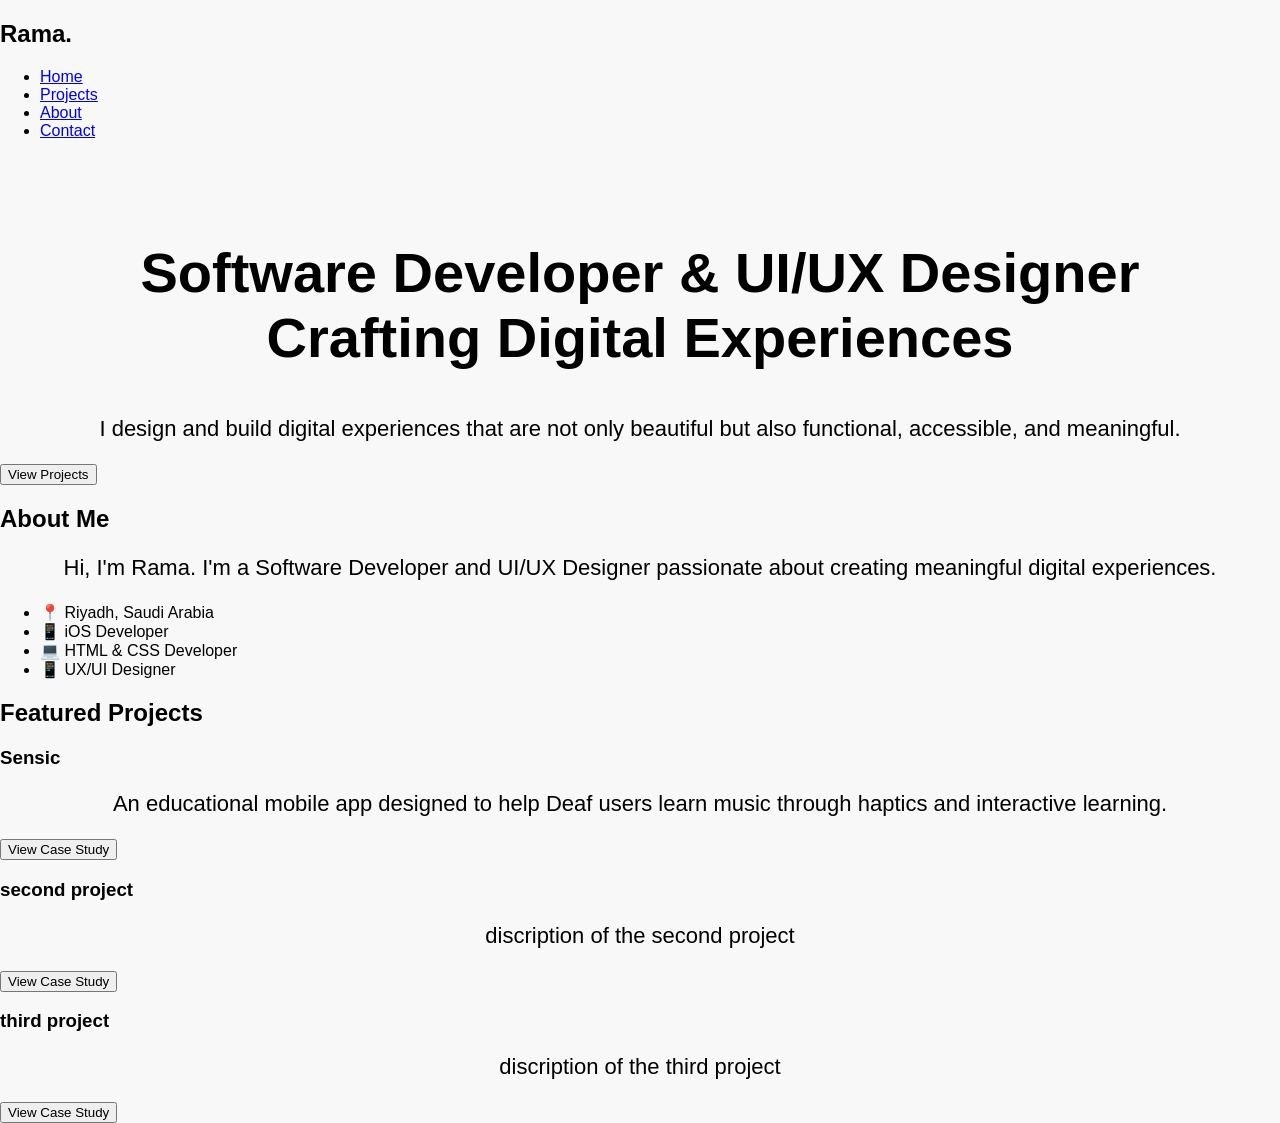
==== index.html @ 441f399c "Created contact section" ====
<!DOCTYPE html>
<html lang="en">
<head>
    <meta charset="UTF-8">
    <meta name="viewport" content="width=device-width, initial-scale=1.0">
    <title>rama Portfolio</title>

    <link rel="stylesheet" href="style.css">
</head>

<body>
<nav>

    <h2>Rama.</h2>

    <ul>

        <li><a href="#hero">Home</a></li>

        <li><a href="#projects">Projects</a></li>

        <li><a href="#about">About</a></li>

        <li><a href="#contact">Contact</a></li>

    </ul>

</nav>
<section id="hero">
<h1>

   Software Developer & UI/UX Designer
    <br>
    Crafting Digital Experiences

</h1>
<p>

    I design and build digital experiences
    that are not only beautiful but also
    functional, accessible, and meaningful.

</p>
<button>

    View Projects

</button>
</section>


<section id="about">

    <h2>About Me</h2>
<p>

    Hi, I'm Rama.
   I'm a Software Developer and UI/UX Designer passionate about creating meaningful digital experiences.

</p>
<ul>

    <li>📍 Riyadh, Saudi Arabia</li>

    <li>📱 iOS Developer</li>

    <li>💻 HTML & CSS Developer</li>

    <li>📱 UX/UI Designer</li>

</ul>
</section>

<section id="projects">

    <h2>Featured Projects</h2>
 <article>

    <h3>Sensic</h3>

    <p>
        An educational mobile app designed to help Deaf users
        learn music through haptics and interactive learning.
    </p>

    <button>View Case Study</button>

</article>
<article>

    <h3>second project</h3>

    <p>
       discription of the second project
    </p>

    <button>View Case Study</button>

</article>
<article>

    <h3>third project</h3>

    <p>
       discription of the third project
    </p>

    <button>View Case Study</button>

</article>
</section>


</body>
</html>
---- style.css ----
body{
    margin:0;
    font-family:Arial, Helvetica, sans-serif;
    background:#F8F8F8;
}

h1{
    text-align:center;
    margin-top:100px;
    font-size:56px;
}

p{
    text-align:center;
    font-size:22px;
}
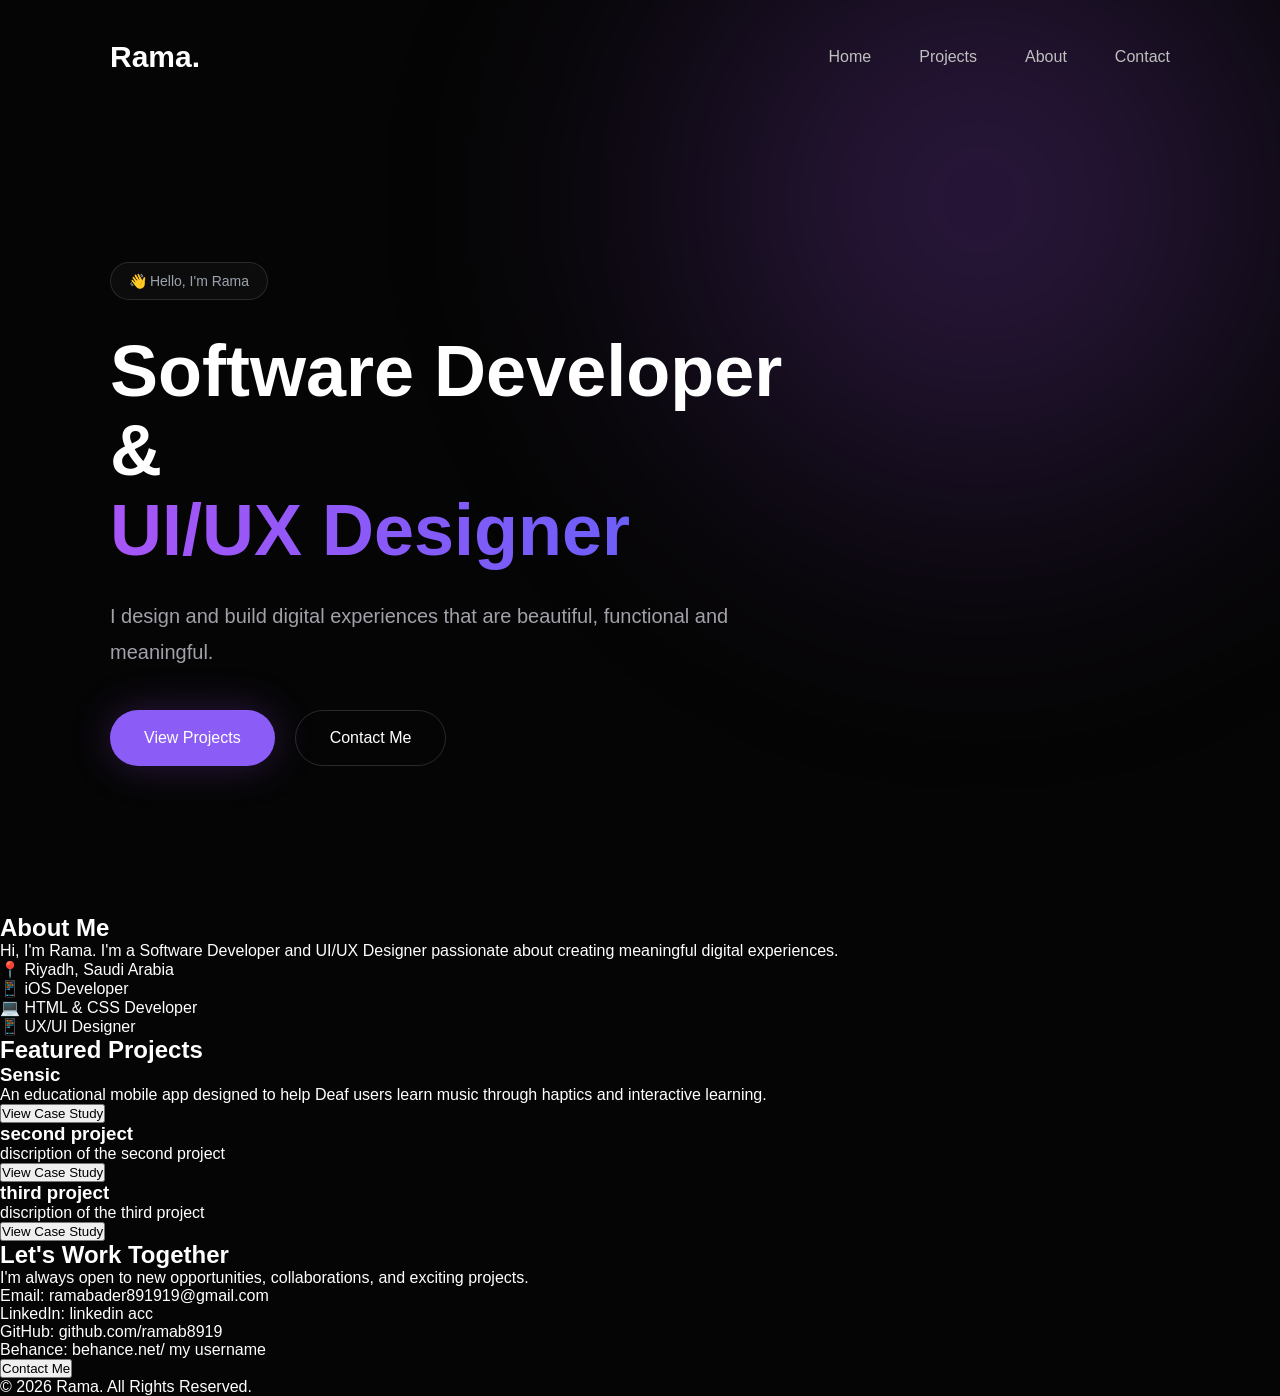
==== commit d2b8016e: "Add hero layout and glow effect" ====
--- a/index.html
+++ b/index.html
@@ -11,7 +11,7 @@
 <body>
 <nav>
 
-    <h2>Rama.</h2>
+   <h2 class="logo">Rama.</h2>
 
     <ul>
 
@@ -27,25 +27,39 @@
 
 </nav>
 <section id="hero">
-<h1>
 
-   Software Developer & UI/UX Designer
+    <div class="hero-content">
+
+        <p class="tag">
+            👋 Hello, I'm Rama
+        </p>
+
+        <h1>
+    Software Developer &
     <br>
-    Crafting Digital Experiences
+    <span>UI/UX Designer</span>
+</h1>
+        <p class="description">
 
-</h1>
-<p>
+            I design and build digital experiences
+            that are beautiful, functional and meaningful.
 
-    I design and build digital experiences
-    that are not only beautiful but also
-    functional, accessible, and meaningful.
+        </p>
 
-</p>
-<button>
+        <div class="buttons">
 
-    View Projects
+            <button class="primary-btn">
+                View Projects
+            </button>
 
-</button>
+            <button class="secondary-btn">
+                Contact Me
+            </button>
+
+        </div>
+
+    </div>
+
 </section>
 
 
@@ -110,6 +124,39 @@
 </article>
 </section>
 
+<section id="contact">
+    <h2>Let's Work Together</h2>
+    <p>
+
+    I'm always open to new opportunities,
+    collaborations, and exciting projects.
+
+</p>
+<ul>
+
+    <li>Email: ramabader891919@gmail.com</li>
+
+    <li>LinkedIn: linkedin acc</li>
+
+    <li>GitHub: github.com/ramab8919 </li>
+
+    <li>Behance: behance.net/ my username </li>
+
+</ul>
+<button>
+
+    Contact Me
+
+</button>
+</section>
+<footer>
+
+    <p>
+        © 2026 Rama. All Rights Reserved.
+    </p>
+
+</footer>
+<script src="script.js"></script>
 
 </body>
 </html>
--- a/style.css
+++ b/style.css
@@ -1,16 +1,164 @@
-body{
-    margin:0;
-    font-family:Arial, Helvetica, sans-serif;
-    background:#F8F8F8;
+/*  Reset */
+
+*{
+    margin: 0;
+    padding: 0;
+    box-sizing: border-box;
 }
 
-h1{
-    text-align:center;
-    margin-top:100px;
-    font-size:56px;
+/*  Body*/
+body{
+    font-family: Arial, Helvetica, sans-serif;
+    background: #050505;
+    color: white;
+    overflow-x: hidden;
 }
 
-p{
-    text-align:center;
-    font-size:22px;
+/* Glow Background */
+
+body::before{
+    content: "";
+
+    position: fixed;
+
+    width: 900px;
+    height: 900px;
+
+    top: -250px;
+    right: -150px;
+
+    border-radius: 50%;
+
+    background: radial-gradient(
+        circle,
+        rgba(168,85,247,.28) 0%,
+        rgba(168,85,247,.12) 40%,
+        transparent 75%
+    );
+
+    filter: blur(100px);
+
+    z-index: -1;
 }
+
+/*  Navbar */
+
+nav{
+    display: flex;
+    justify-content: space-between;
+    align-items: center;
+
+    padding: 40px 110px;
+}
+.logo{
+    font-size: 30px;
+    font-weight: 700;
+}
+nav ul{
+    display: flex;
+    list-style: none;
+    gap: 48px;
+}
+
+nav a{
+    color: #BFBFBF;
+    text-decoration: none;
+    font-size: 16px;
+    transition: 0.3s;
+}
+
+nav a:hover{
+    color: #9D5CFF;
+}
+
+/* 
+   Hero
+ */
+
+#hero{
+    min-height: calc(100vh - 100px);
+    display: flex;
+    align-items: center;
+    justify-content: flex-start;
+    padding: 0 110px;
+}
+
+.hero-content{
+    width: 700px;
+}
+
+.tag{
+    display: inline-block;
+    padding: 10px 18px;
+    border: 1px solid rgba(255,255,255,.12);
+    border-radius: 999px;
+    color: #9CA3AF;
+    margin-bottom: 32px;
+    font-size: 14px;
+    background: rgba(255,255,255,.03);
+}
+
+.hero-content h1{
+    font-size: 72px;
+    line-height: 1.1;
+    font-weight: 700;
+    margin-bottom: 28px;
+}
+
+.hero-content span{
+
+    background: linear-gradient(
+        90deg,
+        #A855F7,
+        #6D5EF8
+    );
+
+    -webkit-background-clip: text;
+
+    -webkit-text-fill-color: transparent;
+}
+
+.description{
+    max-width: 650px;
+    font-size: 20px;
+    line-height: 1.8;
+    color: #A1A1AA;
+}
+
+.buttons{
+    display: flex;
+    gap: 20px;
+    margin-top: 40px;
+}
+
+.primary-btn,
+.secondary-btn{
+    padding: 18px 34px;
+    border-radius: 999px;
+    font-size: 16px;
+    cursor: pointer;
+    transition: .3s;
+}
+
+.primary-btn{
+    background: #8B5CF6;
+    color: white;
+    border: none;
+    box-shadow:
+    0 0 40px rgba(168,85,247,.25);
+
+}
+
+.primary-btn:hover{
+    transform: translateY(-4px);
+}
+
+.secondary-btn{
+    background: transparent;
+    border: 1px solid rgba(255,255,255,.15);
+    color: white;
+}
+
+.secondary-btn:hover{
+    background: rgba(255,255,255,.06);
+}
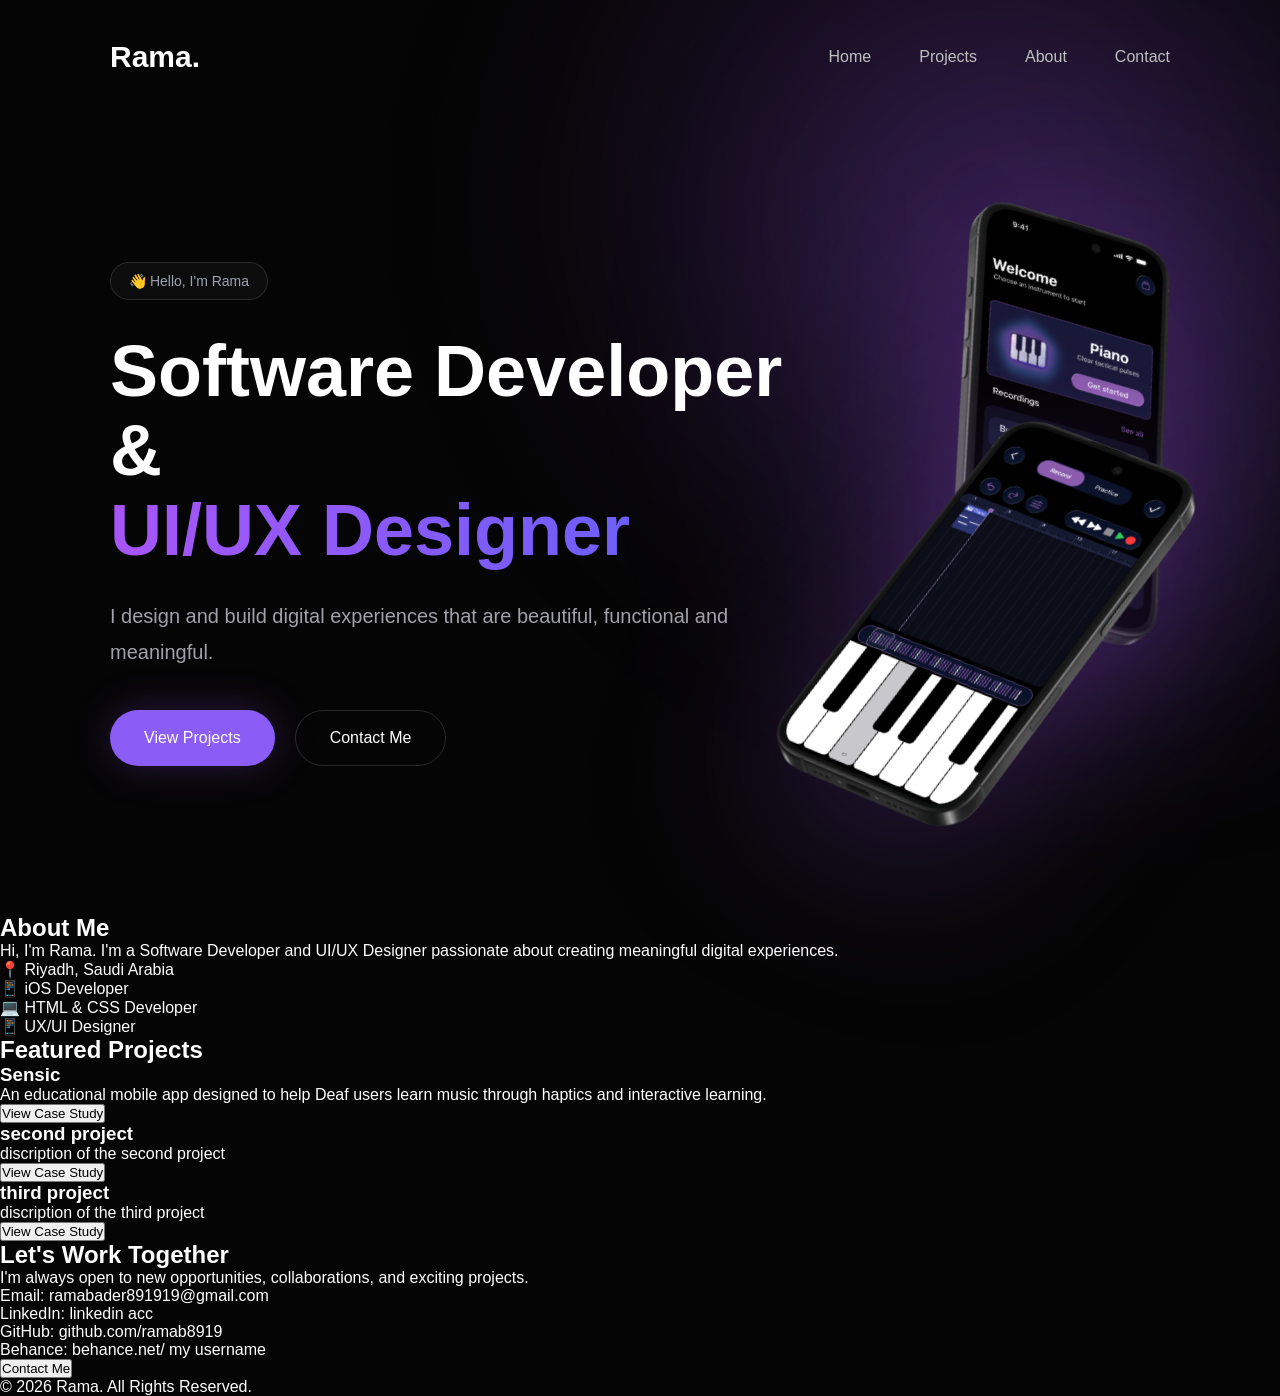
==== commit c706385a: "Redesigned hero section with responsive phone mockups" ====
--- a/index.html
+++ b/index.html
@@ -59,6 +59,13 @@
         </div>
 
     </div>
+<div class="hero-image">
+
+    <img class="phone-left" src="./mockupleft.png" alt="Sensic App">
+
+    <img class="phone-right" src="./mockupright.png" alt="Sensic App">
+
+</div>
 
 </section>
 
--- a/style.css
+++ b/style.css
@@ -77,9 +77,15 @@
 
 #hero{
     min-height: calc(100vh - 100px);
-    display: flex;
+
+    display: grid;
+
+    grid-template-columns: 1fr 1fr;
+
     align-items: center;
-    justify-content: flex-start;
+
+    gap: 80px;
+
     padding: 0 110px;
 }
 
@@ -162,3 +168,106 @@
 .secondary-btn:hover{
     background: rgba(255,255,255,.06);
 }
+/* 
+   Hero Image */
+
+/* 
+   Hero Image
+=========================== */
+
+.hero-image{
+
+    position: relative;
+
+    height: 700px;
+
+    width: 100%;
+
+}
+.hero-image::before{
+
+    content:"";
+
+    position:absolute;
+
+    width:420px;
+
+    height:420px;
+
+    background:#8B5CF6;
+
+    border-radius:50%;
+
+    filter:blur(140px);
+
+    opacity:.22;
+
+    z-index:-1;
+
+}
+.phone-left{
+
+    position: absolute;
+
+    width: 300px;
+
+    top: 30px;
+
+    left: 20px;
+
+    transform: rotate(-18deg);
+
+    animation: floatLeft 6s ease-in-out infinite;
+
+    filter: drop-shadow(0 40px 90px rgba(168,85,247,.25));
+
+}
+
+.phone-right{
+
+    position: absolute;
+
+    width: 330px;
+
+    right: 20px;
+
+    top: 250px;
+
+    transform: rotate(18deg);
+
+    animation: floatRight 6s ease-in-out infinite;
+
+    filter: drop-shadow(0 40px 90px rgba(168,85,247,.25));
+
+}
+@keyframes floatLeft{
+
+    0%{
+        transform:translateY(0) rotate(-8deg);
+    }
+
+    50%{
+        transform:translateY(-18px) rotate(-8deg);
+    }
+
+    100%{
+        transform:translateY(0) rotate(-8deg);
+    }
+
+}
+
+@keyframes floatRight{
+
+    0%{
+        transform:translateY(0) rotate(8deg);
+    }
+
+    50%{
+        transform:translateY(18px) rotate(8deg);
+    }
+
+    100%{
+        transform:translateY(0) rotate(8deg);
+    }
+
+}
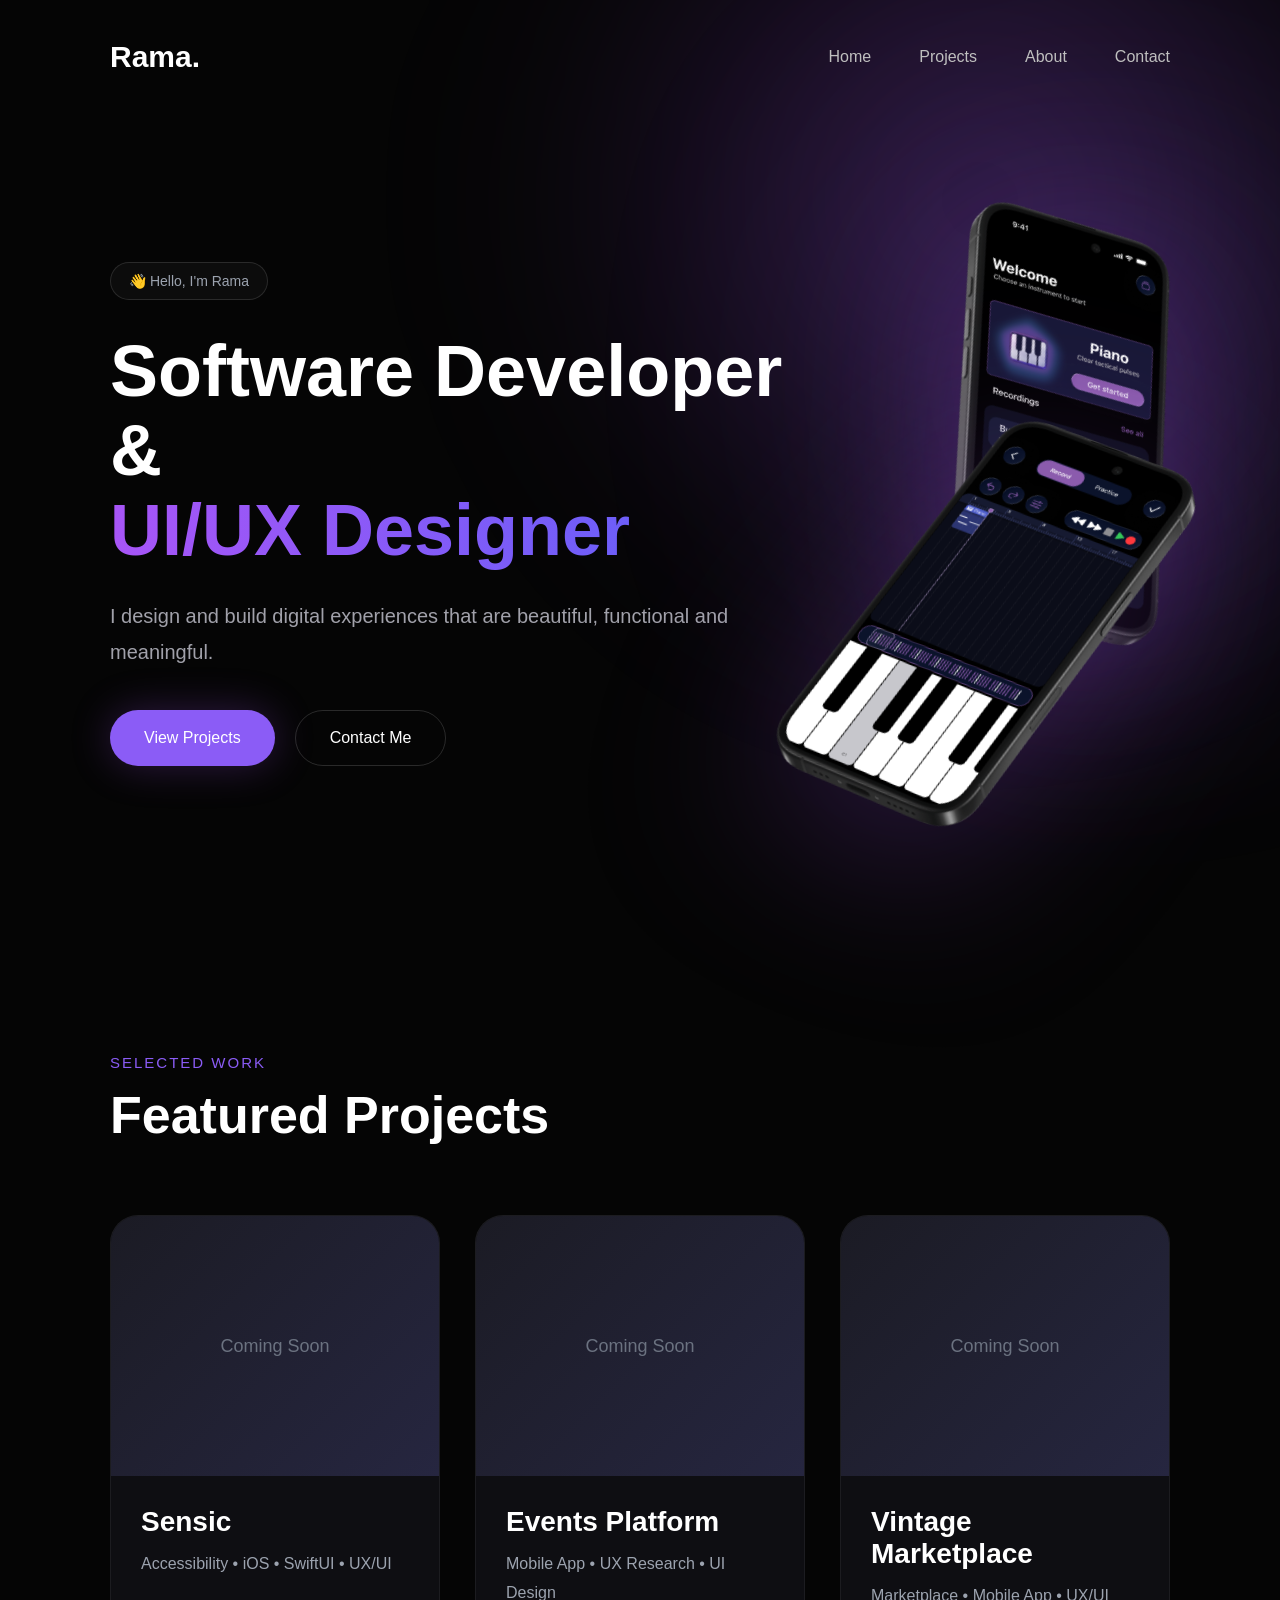
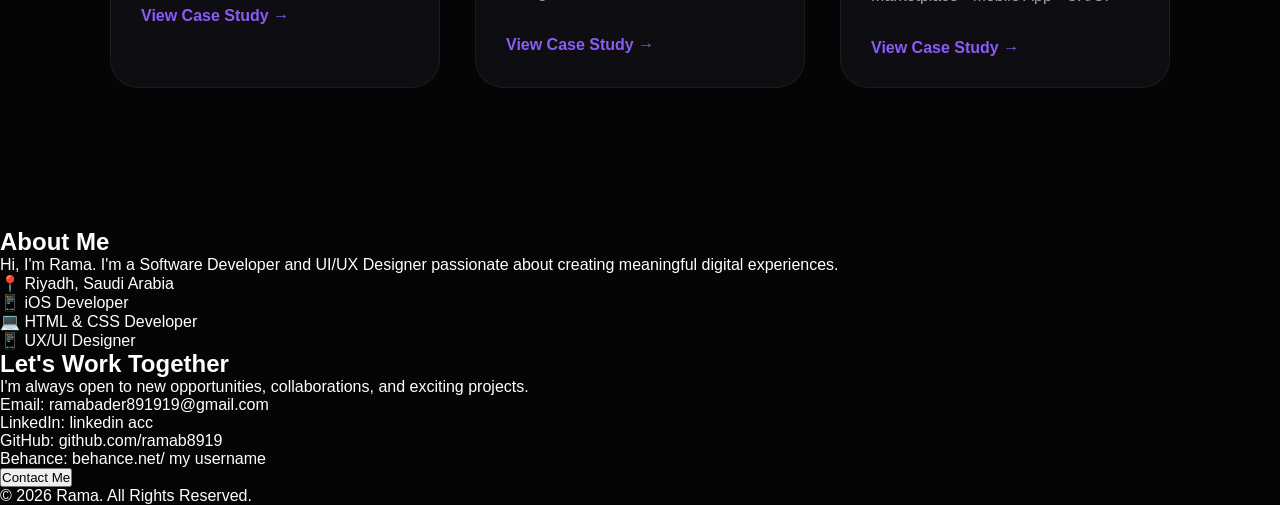
==== commit 92fba448: "Build featured projects section" ====
--- a/index.html
+++ b/index.html
@@ -65,10 +65,84 @@
 
     <img class="phone-right" src="./mockupright.png" alt="Sensic App">
 
-</div>
-
-</section>
-
+  </div>
+</section>
+
+<section id="projects">
+
+    <div class="section-title">
+
+        <p>Selected Work</p>
+
+        <h2>Featured Projects</h2>
+
+    </div>
+
+    <div class="projects-grid">
+
+        <div class="project-card">
+
+            <div class="project-image"></div>
+
+            <div class="project-content">
+
+                <h3>Sensic</h3>
+
+                <p>
+                    Accessibility • iOS • SwiftUI • UX/UI
+                </p>
+
+                <a href="#">
+                    View Case Study →
+                </a>
+
+            </div>
+
+        </div>
+
+        <div class="project-card">
+
+            <div class="project-image"></div>
+
+            <div class="project-content">
+
+                <h3>Events Platform</h3>
+
+                <p>
+                    Mobile App • UX Research • UI Design
+                </p>
+
+                <a href="#">
+                    View Case Study →
+                </a>
+
+            </div>
+
+        </div>
+
+        <div class="project-card">
+
+            <div class="project-image"></div>
+
+            <div class="project-content">
+
+                <h3>Vintage Marketplace</h3>
+
+                <p>
+                    Marketplace • Mobile App • UX/UI
+                </p>
+
+                <a href="#">
+                    View Case Study →
+                </a>
+
+            </div>
+
+        </div>
+
+    </div>
+
+</section>
 
 <section id="about">
 
@@ -92,44 +166,6 @@
 </ul>
 </section>
 
-<section id="projects">
-
-    <h2>Featured Projects</h2>
- <article>
-
-    <h3>Sensic</h3>
-
-    <p>
-        An educational mobile app designed to help Deaf users
-        learn music through haptics and interactive learning.
-    </p>
-
-    <button>View Case Study</button>
-
-</article>
-<article>
-
-    <h3>second project</h3>
-
-    <p>
-       discription of the second project
-    </p>
-
-    <button>View Case Study</button>
-
-</article>
-<article>
-
-    <h3>third project</h3>
-
-    <p>
-       discription of the third project
-    </p>
-
-    <button>View Case Study</button>
-
-</article>
-</section>
 
 <section id="contact">
     <h2>Let's Work Together</h2>
--- a/style.css
+++ b/style.css
@@ -270,4 +270,143 @@
         transform:translateY(0) rotate(8deg);
     }
 
+}
+/* 
+   Projects
+ */
+
+#projects{
+
+    padding:140px 110px;
+
+}
+
+.section-title{
+
+    margin-bottom:70px;
+
+}
+
+.section-title p{
+
+    color:#8B5CF6;
+
+    font-size:15px;
+
+    margin-bottom:14px;
+
+    text-transform:uppercase;
+
+    letter-spacing:2px;
+
+}
+
+.section-title h2{
+
+    font-size:52px;
+
+    font-weight:700;
+
+}
+
+.projects-grid{
+
+    display:grid;
+
+    grid-template-columns:repeat(3,1fr);
+
+    gap:35px;
+
+}
+
+.project-card{
+
+    background:#0E0E12;
+
+    border:1px solid rgba(255,255,255,.06);
+
+    border-radius:28px;
+
+    overflow:hidden;
+
+    transition:.35s;
+
+}
+
+.project-card:hover{
+
+    transform:translateY(-10px);
+
+    border-color:#8B5CF6;
+
+    box-shadow:0 25px 70px rgba(139,92,246,.18);
+
+}
+
+.project-image{
+
+    height:260px;
+
+    background:linear-gradient(
+        135deg,
+        #1B1B24,
+        #262640
+    );
+
+    display:flex;
+
+    justify-content:center;
+
+    align-items:center;
+
+}
+
+.project-image::before{
+
+    content:"Coming Soon";
+
+    color:#6B7280;
+
+    font-size:18px;
+
+}
+
+.project-content{
+
+    padding:30px;
+
+}
+
+.project-content h3{
+
+    font-size:28px;
+
+    margin-bottom:12px;
+
+}
+
+.project-content p{
+
+    color:#9CA3AF;
+
+    line-height:1.8;
+
+    margin-bottom:28px;
+
+}
+
+.project-content a{
+
+    color:#8B5CF6;
+
+    text-decoration:none;
+
+    font-weight:600;
+
+}
+
+.project-content a:hover{
+
+    color:white;
+
 }
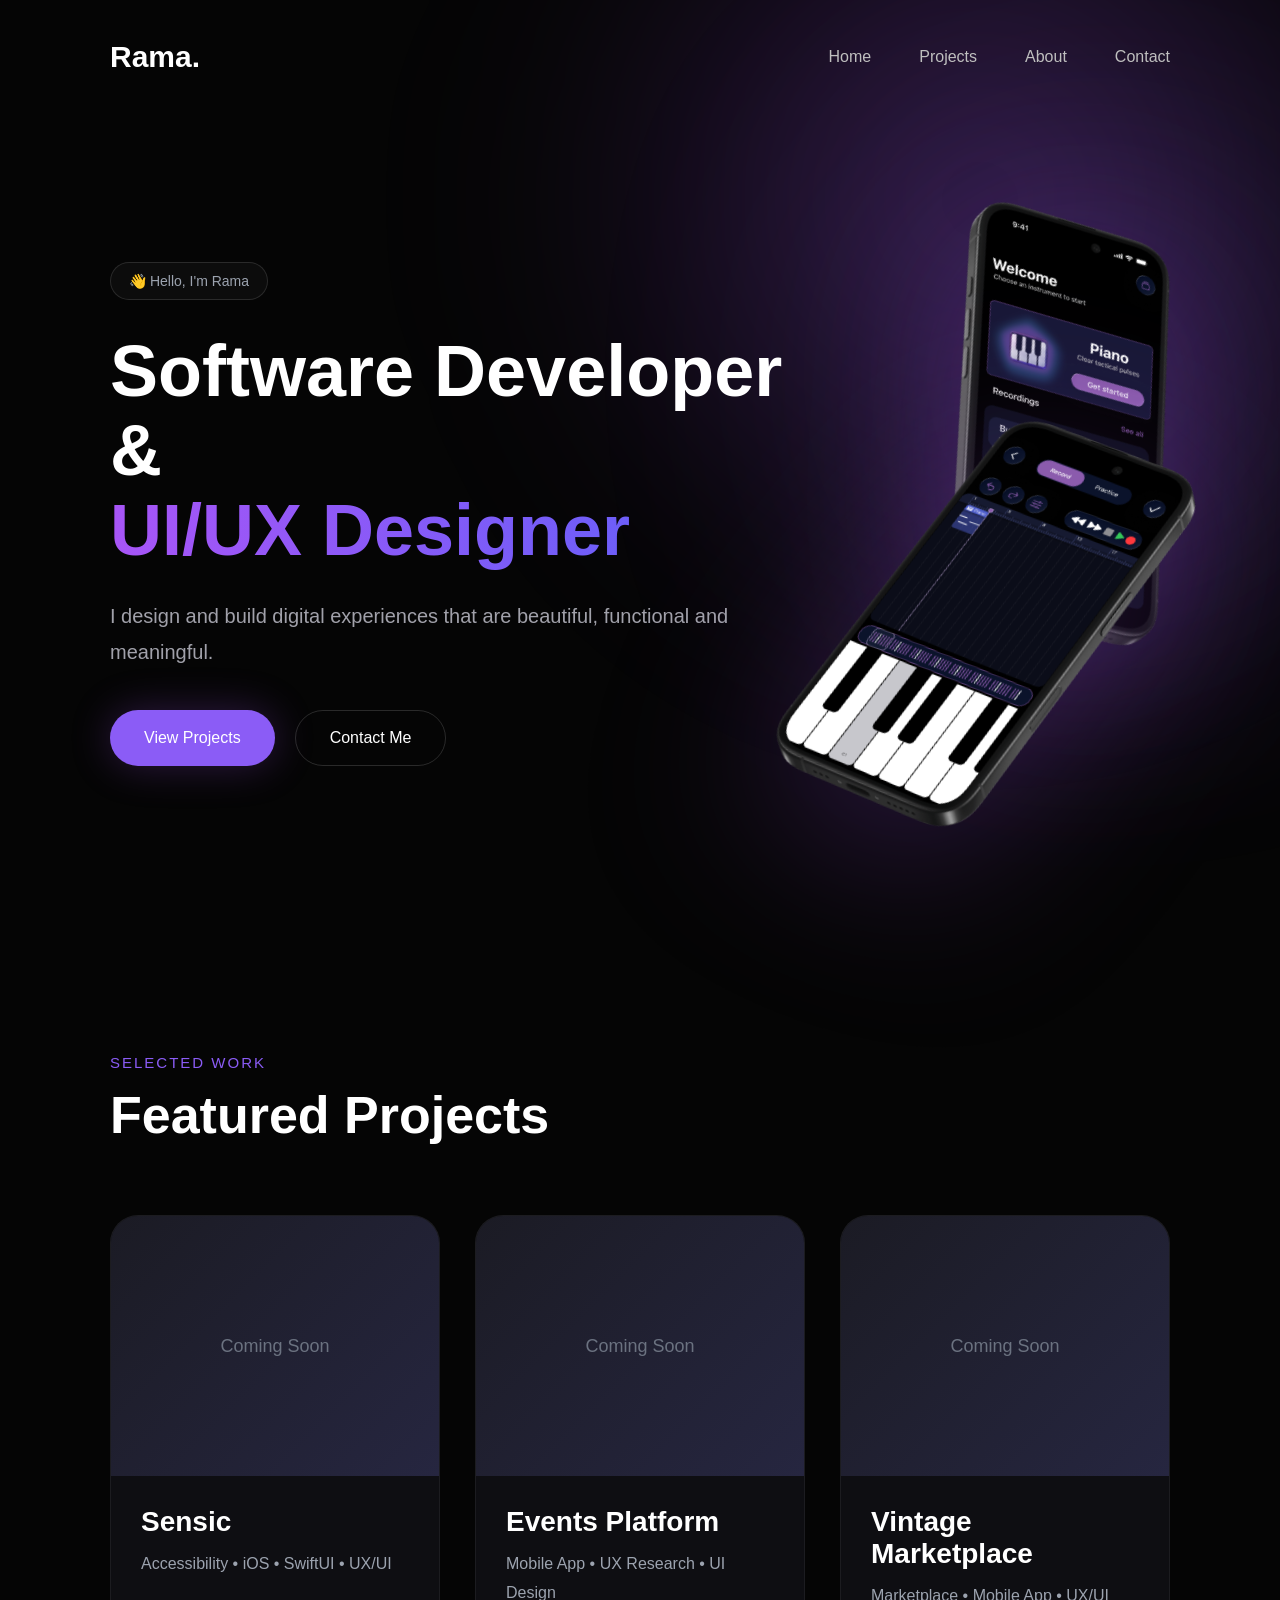
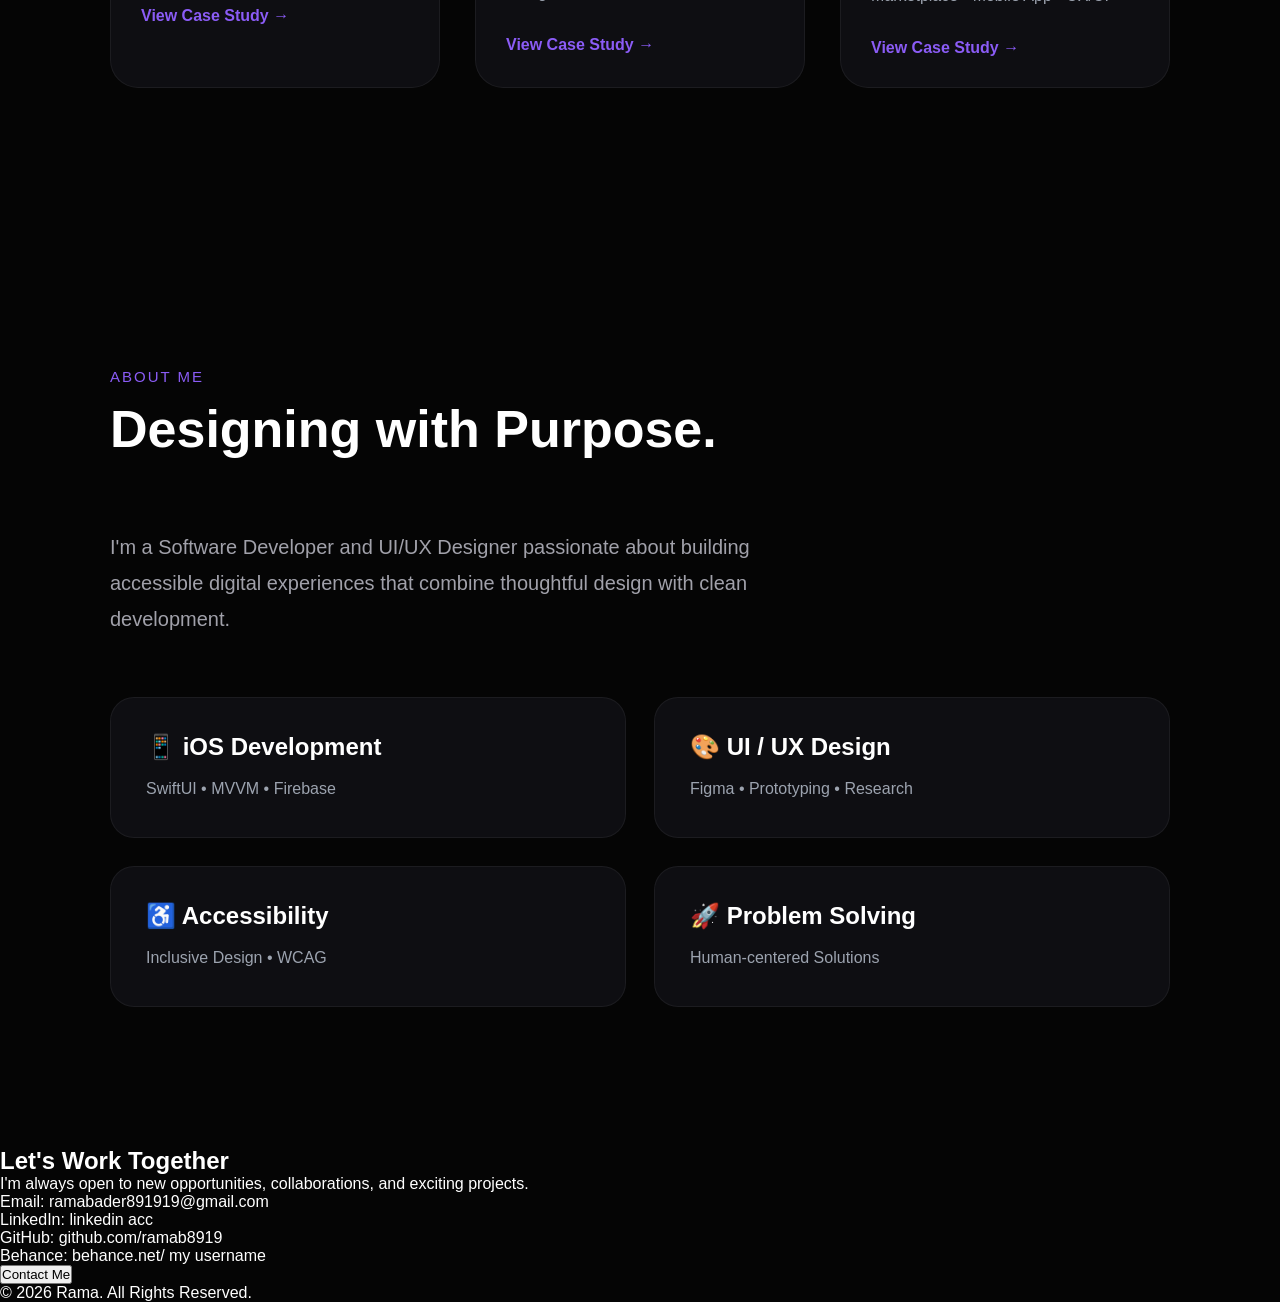
==== commit 064426e6: "Redesign about section with feature cards" ====
--- a/index.html
+++ b/index.html
@@ -146,24 +146,58 @@
 
 <section id="about">
 
-    <h2>About Me</h2>
-<p>
-
-    Hi, I'm Rama.
-   I'm a Software Developer and UI/UX Designer passionate about creating meaningful digital experiences.
-
-</p>
-<ul>
-
-    <li>📍 Riyadh, Saudi Arabia</li>
-
-    <li>📱 iOS Developer</li>
-
-    <li>💻 HTML & CSS Developer</li>
-
-    <li>📱 UX/UI Designer</li>
-
-</ul>
+    <div class="section-title">
+
+        <p>About Me</p>
+
+        <h2>Designing with Purpose.</h2>
+
+    </div>
+
+    <p class="about-description">
+
+        I'm a Software Developer and UI/UX Designer passionate about
+        building accessible digital experiences that combine
+        thoughtful design with clean development.
+
+    </p>
+
+    <div class="about-grid">
+
+        <div class="about-card">
+
+            <h3>📱 iOS Development</h3>
+
+            <p>SwiftUI • MVVM • Firebase</p>
+
+        </div>
+
+        <div class="about-card">
+
+            <h3>🎨 UI / UX Design</h3>
+
+            <p>Figma • Prototyping • Research</p>
+
+        </div>
+
+        <div class="about-card">
+
+            <h3>♿ Accessibility</h3>
+
+            <p>Inclusive Design • WCAG</p>
+
+        </div>
+
+        <div class="about-card">
+
+            <h3>🚀 Problem Solving</h3>
+
+            <p>Human-centered Solutions</p>
+
+        </div>
+
+    </div>
+
 </section>
 
 
--- a/style.css
+++ b/style.css
@@ -409,4 +409,75 @@
 
     color:white;
 
+}
+/* 
+   About
+ */
+
+#about{
+
+    padding:140px 110px;
+
+}
+
+.about-description{
+
+    max-width:700px;
+
+    color:#A1A1AA;
+
+    font-size:20px;
+
+    line-height:1.8;
+
+    margin-bottom:60px;
+
+}
+
+.about-grid{
+
+    display:grid;
+
+    grid-template-columns:repeat(2,1fr);
+
+    gap:28px;
+
+}
+
+.about-card{
+
+    background:#0E0E12;
+
+    border:1px solid rgba(255,255,255,.06);
+
+    border-radius:24px;
+
+    padding:35px;
+
+    transition:.3s;
+
+}
+
+.about-card:hover{
+
+    transform:translateY(-8px);
+
+    border-color:#8B5CF6;
+
+}
+
+.about-card h3{
+
+    margin-bottom:14px;
+
+    font-size:24px;
+
+}
+
+.about-card p{
+
+    color:#9CA3AF;
+
+    line-height:1.7;
+
 }
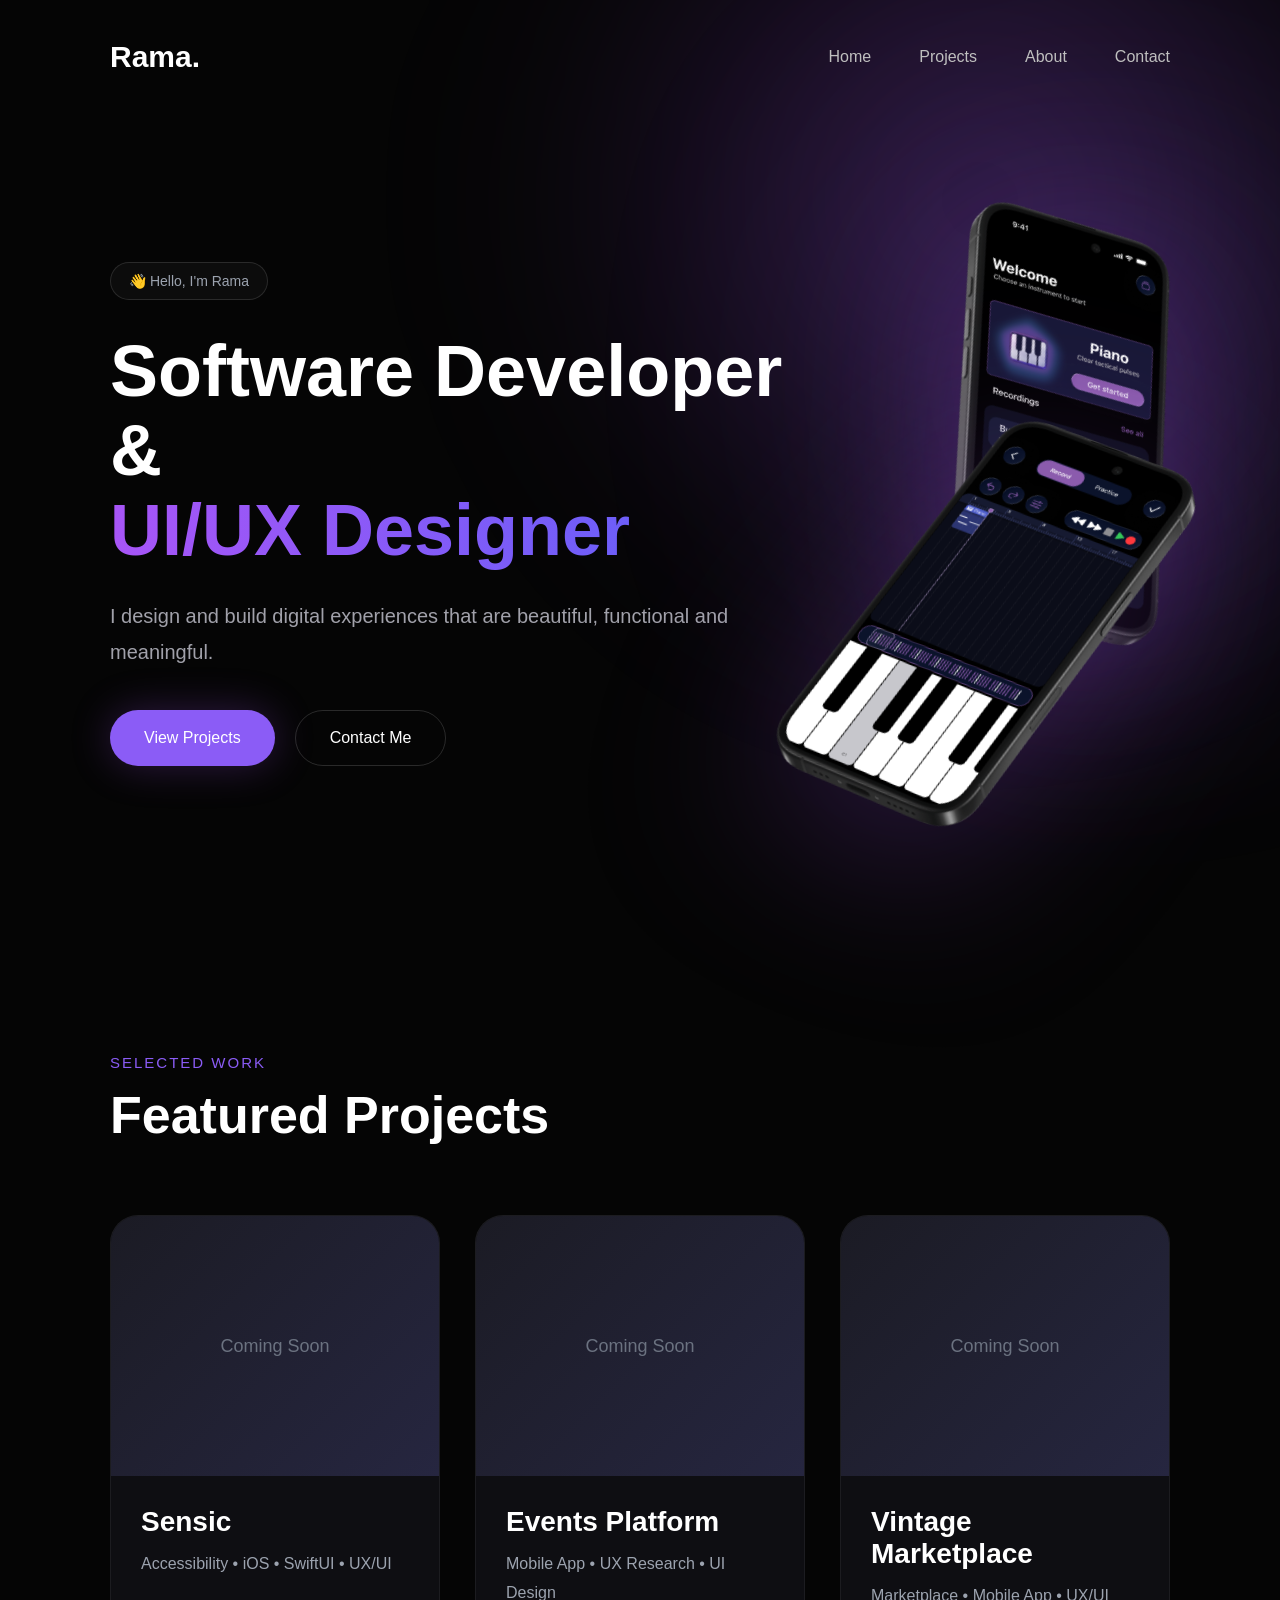
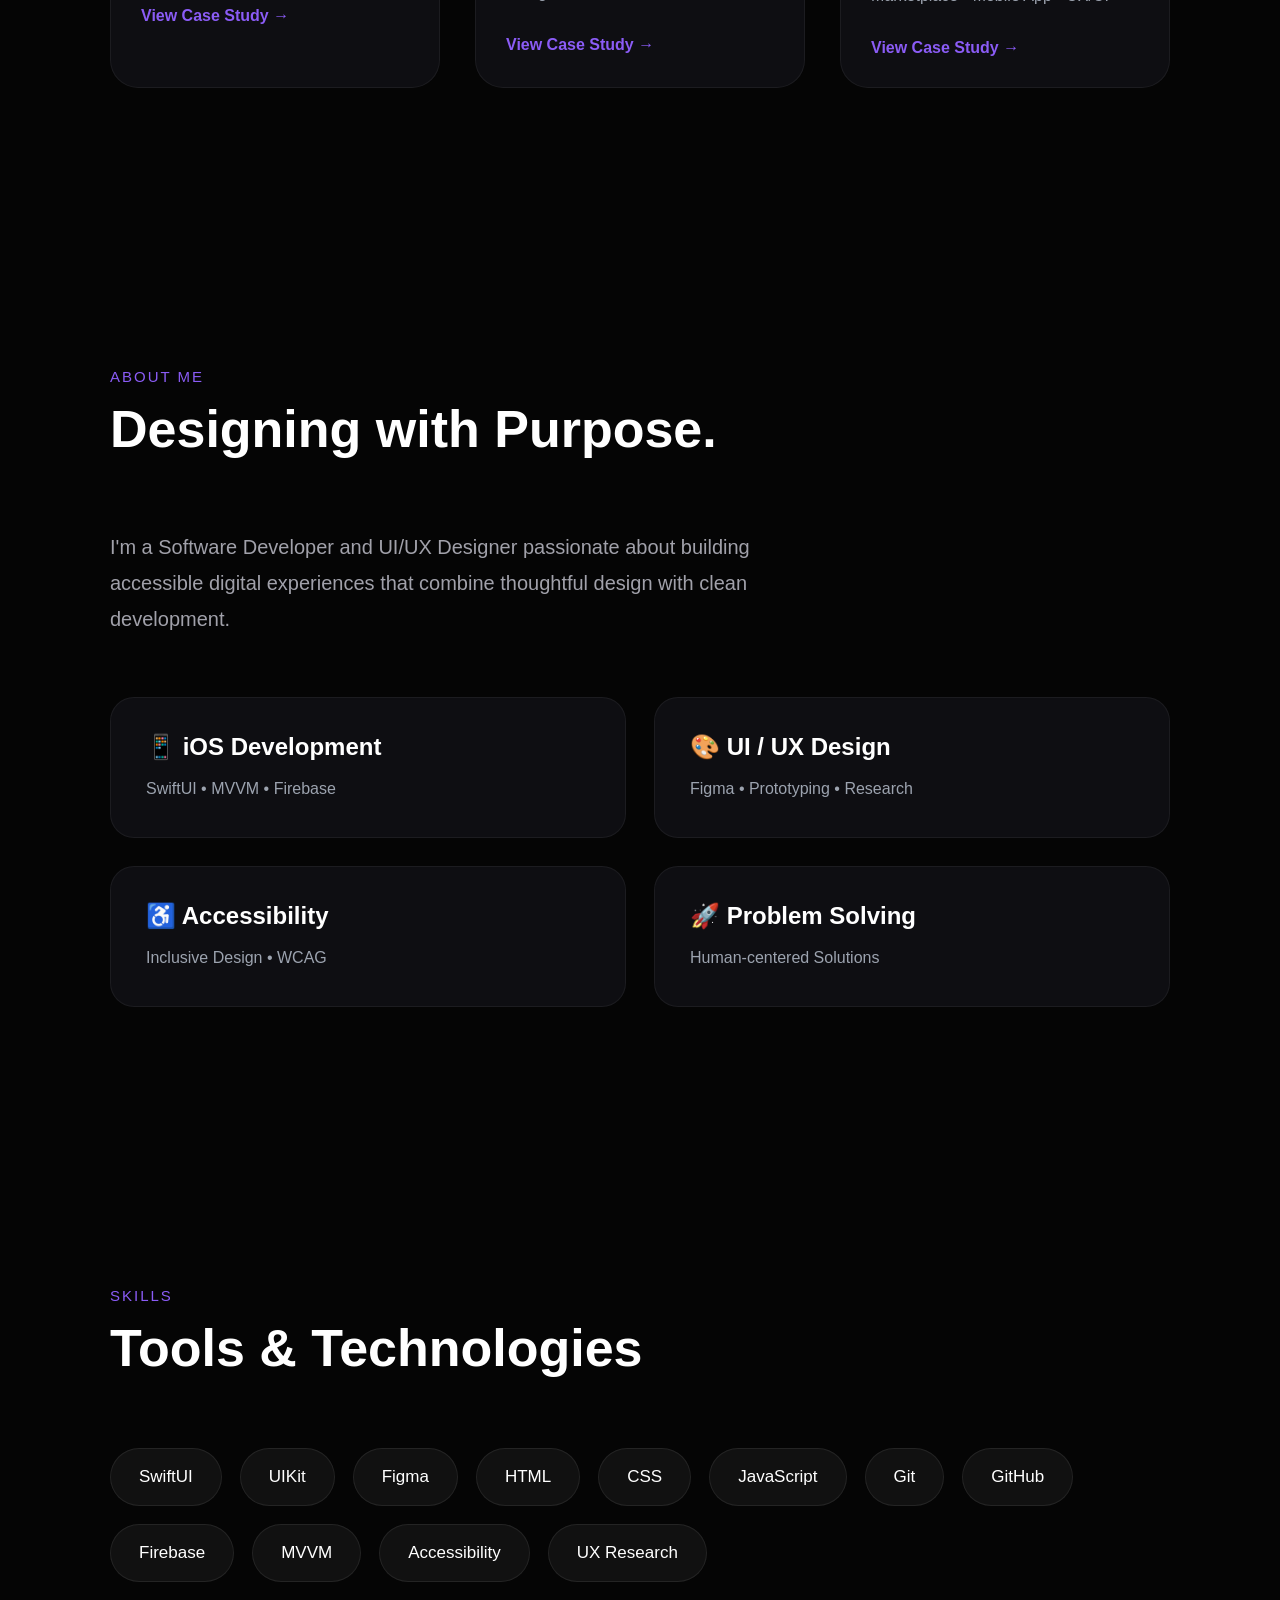
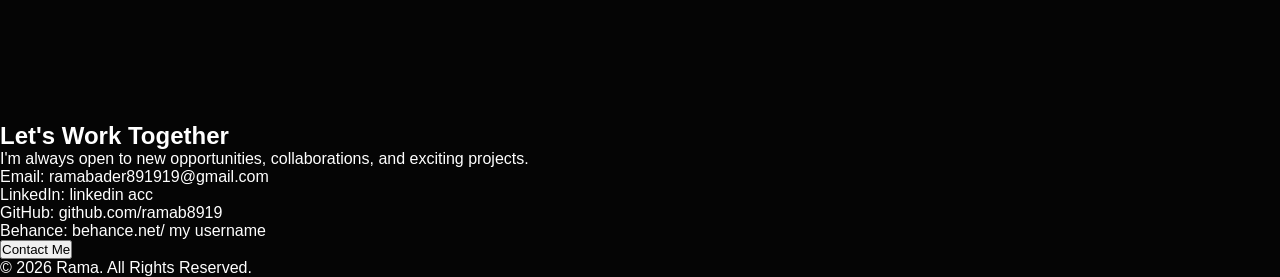
==== commit f0a72e6f: "Create About section with professional cards" ====
--- a/index.html
+++ b/index.html
@@ -200,6 +200,45 @@
 
 </section>
 
+<section id="skills">
+
+    <div class="section-title">
+
+        <p>Skills</p>
+
+        <h2>Tools & Technologies</h2>
+
+    </div>
+
+    <div class="skills-grid">
+
+        <div class="skill">SwiftUI</div>
+
+        <div class="skill">UIKit</div>
+
+        <div class="skill">Figma</div>
+
+        <div class="skill">HTML</div>
+
+        <div class="skill">CSS</div>
+
+        <div class="skill">JavaScript</div>
+
+        <div class="skill">Git</div>
+
+        <div class="skill">GitHub</div>
+
+        <div class="skill">Firebase</div>
+
+        <div class="skill">MVVM</div>
+
+        <div class="skill">Accessibility</div>
+
+        <div class="skill">UX Research</div>
+
+    </div>
+
+</section>
 
 <section id="contact">
     <h2>Let's Work Together</h2>
--- a/style.css
+++ b/style.css
@@ -480,4 +480,53 @@
 
     line-height:1.7;
 
+}
+/* 
+   Skills
+ */
+
+#skills{
+
+    padding:140px 110px;
+
+}
+
+.skills-grid{
+
+    display:flex;
+
+    flex-wrap:wrap;
+
+    gap:18px;
+
+    margin-top:60px;
+
+}
+
+.skill{
+
+    padding:18px 28px;
+
+    border-radius:999px;
+
+    background:#111111;
+
+    border:1px solid rgba(255,255,255,.08);
+
+    color:white;
+
+    font-size:17px;
+
+    transition:.3s;
+
+}
+
+.skill:hover{
+
+    background:#8B5CF6;
+
+    transform:translateY(-5px);
+
+    box-shadow:0 15px 35px rgba(139,92,246,.25);
+
 }
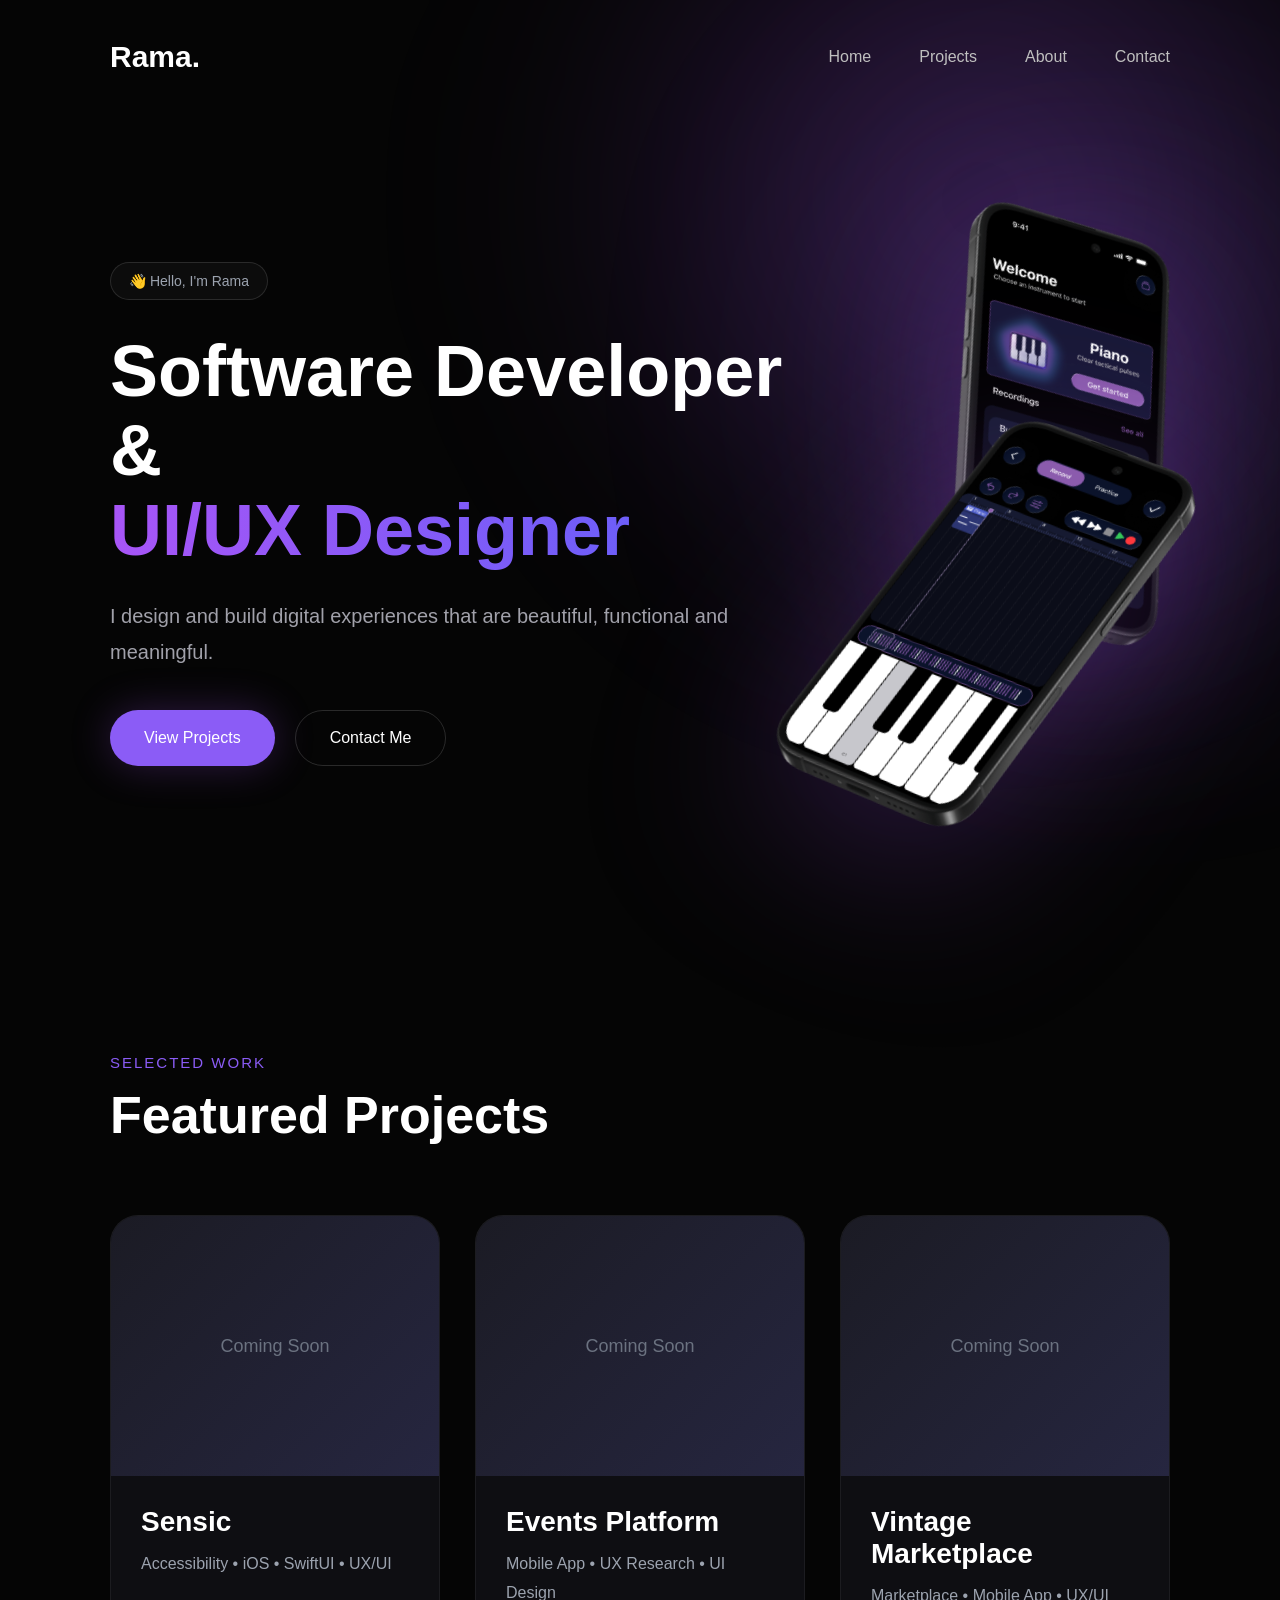
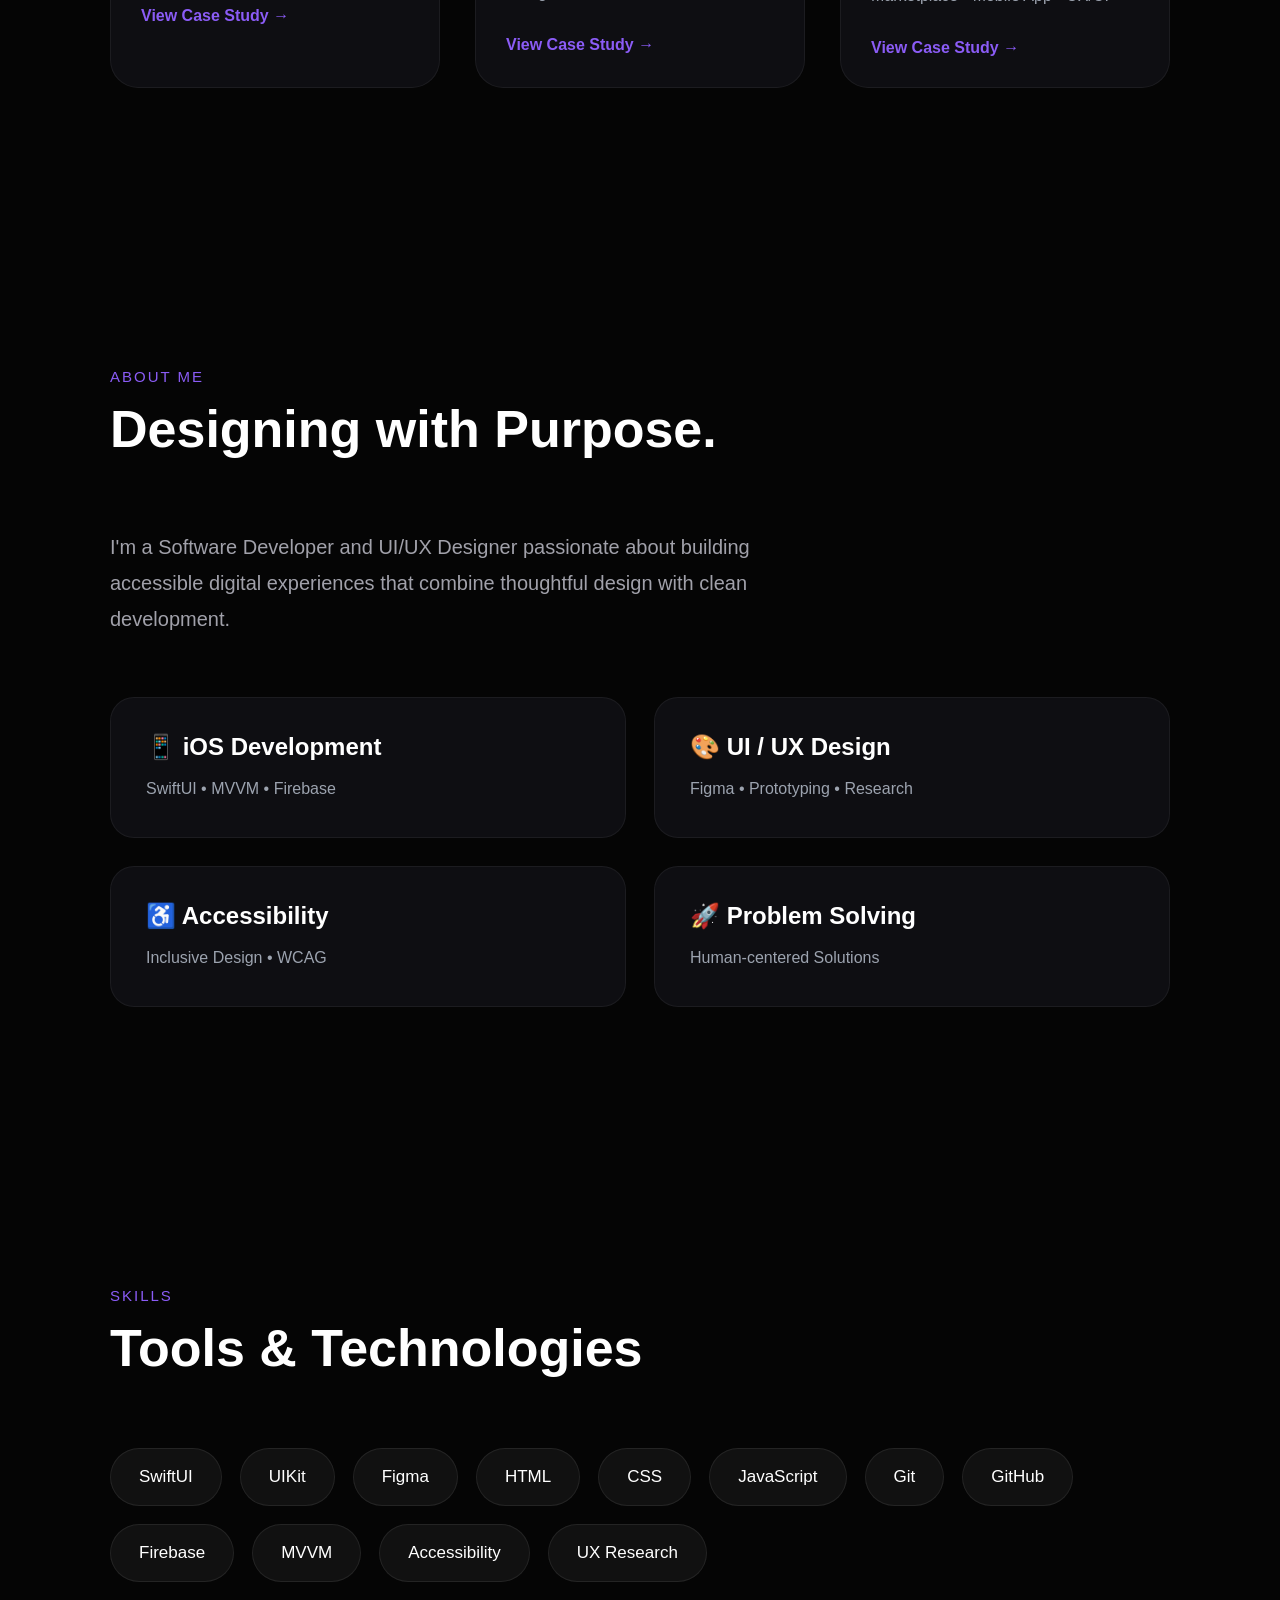
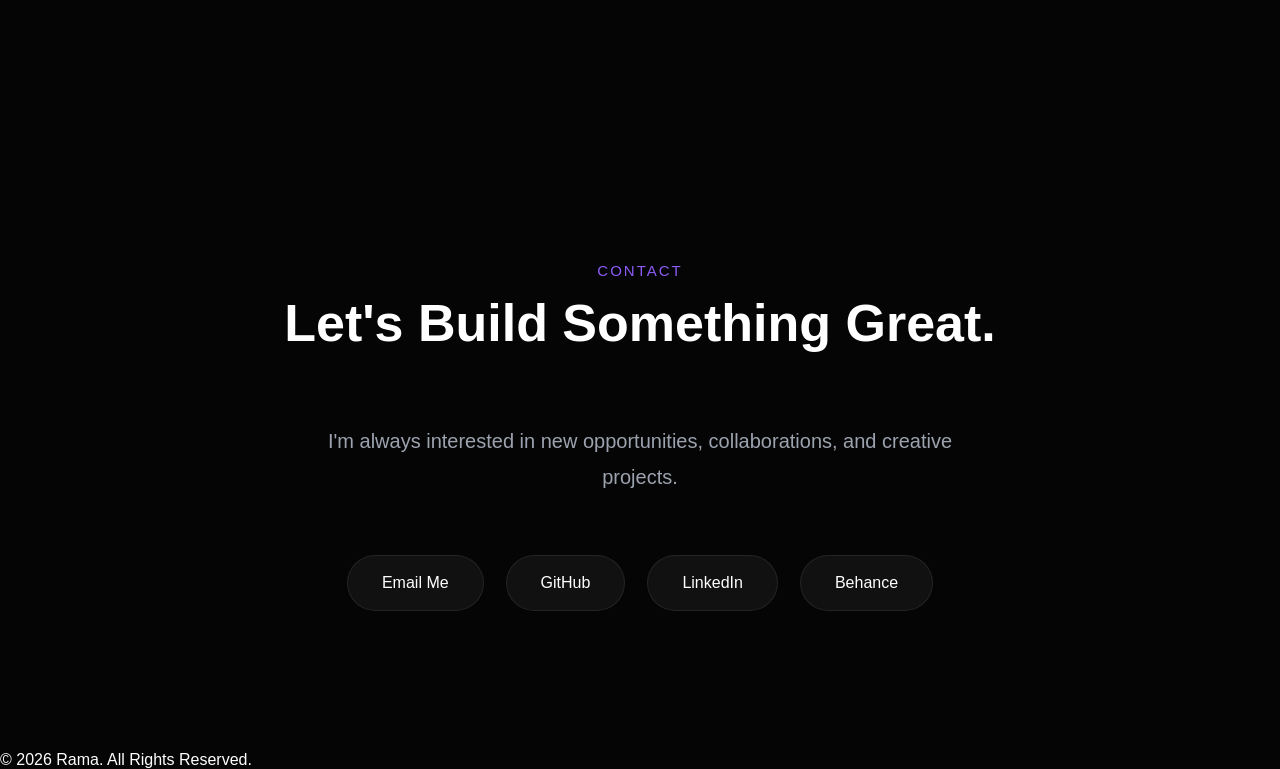
==== commit 28f1b4b7: "Add modern contact section with social links" ====
--- a/index.html
+++ b/index.html
@@ -241,29 +241,42 @@
 </section>
 
 <section id="contact">
-    <h2>Let's Work Together</h2>
-    <p>
-
-    I'm always open to new opportunities,
-    collaborations, and exciting projects.
-
-</p>
-<ul>
-
-    <li>Email: ramabader891919@gmail.com</li>
-
-    <li>LinkedIn: linkedin acc</li>
-
-    <li>GitHub: github.com/ramab8919 </li>
-
-    <li>Behance: behance.net/ my username </li>
-
-</ul>
-<button>
-
-    Contact Me
-
-</button>
+
+    <div class="section-title">
+
+        <p>Contact</p>
+
+        <h2>Let's Build Something Great.</h2>
+
+    </div>
+
+    <p class="contact-text">
+
+        I'm always interested in new opportunities,
+        collaborations, and creative projects.
+
+    </p>
+
+    <div class="contact-buttons">
+
+        <a href="mailto:ramabader891919@gmail.com" class="contact-btn">
+            Email Me
+        </a>
+
+        <a href="https://github.com/ramab8919" class="contact-btn">
+            GitHub
+        </a>
+
+        <a href="#">
+            LinkedIn
+        </a>
+
+        <a href="#">
+            Behance
+        </a>
+
+    </div>
+
 </section>
 <footer>
 
--- a/style.css
+++ b/style.css
@@ -529,4 +529,68 @@
 
     box-shadow:0 15px 35px rgba(139,92,246,.25);
 
+}
+/* Contact
+*/
+
+#contact{
+
+    padding:140px 110px;
+
+    text-align:center;
+
+}
+
+.contact-text{
+
+    max-width:650px;
+
+    margin:auto;
+
+    color:#9CA3AF;
+
+    font-size:20px;
+
+    line-height:1.8;
+
+}
+
+.contact-buttons{
+
+    display:flex;
+
+    justify-content:center;
+
+    gap:22px;
+
+    margin-top:60px;
+
+    flex-wrap:wrap;
+
+}
+
+.contact-buttons a{
+
+    padding:18px 34px;
+
+    border-radius:999px;
+
+    text-decoration:none;
+
+    color:white;
+
+    background:#111111;
+
+    border:1px solid rgba(255,255,255,.08);
+
+    transition:.3s;
+
+}
+
+.contact-buttons a:hover{
+
+    background:#8B5CF6;
+
+    transform:translateY(-5px);
+
 }
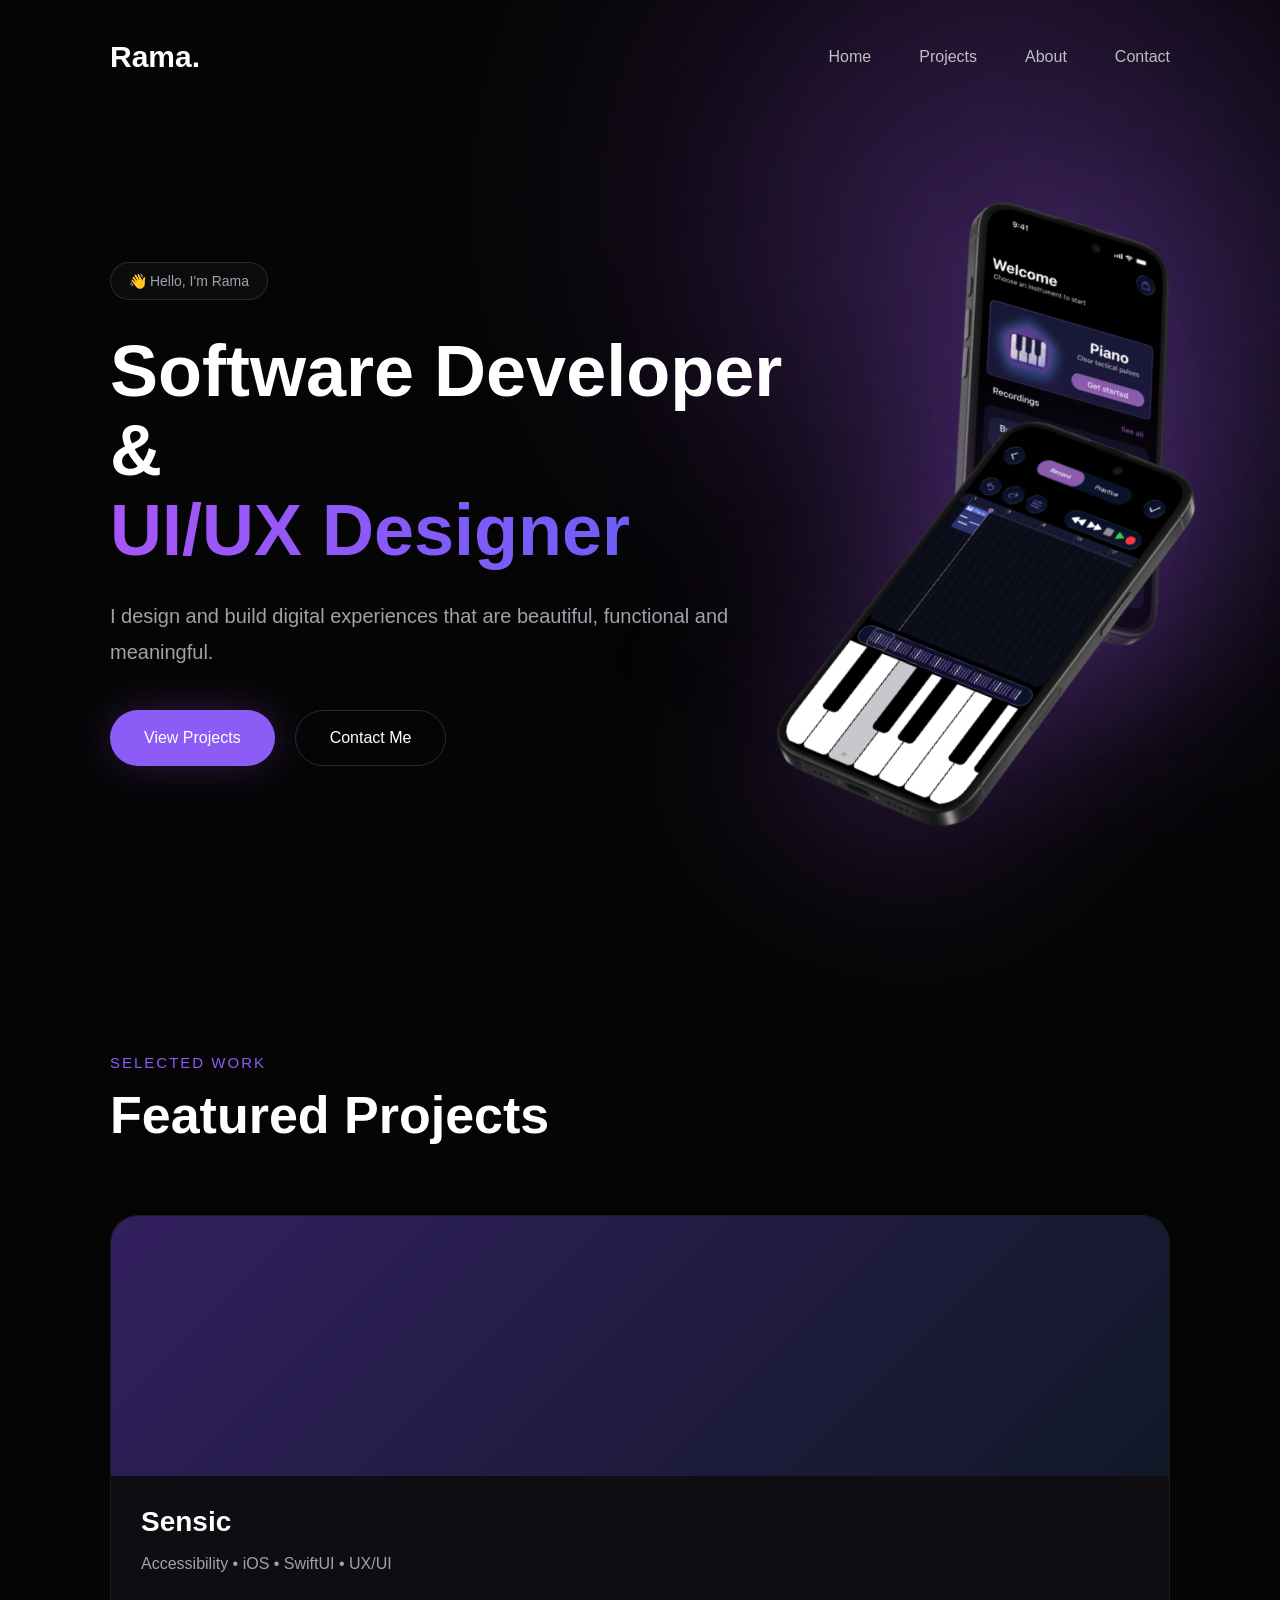
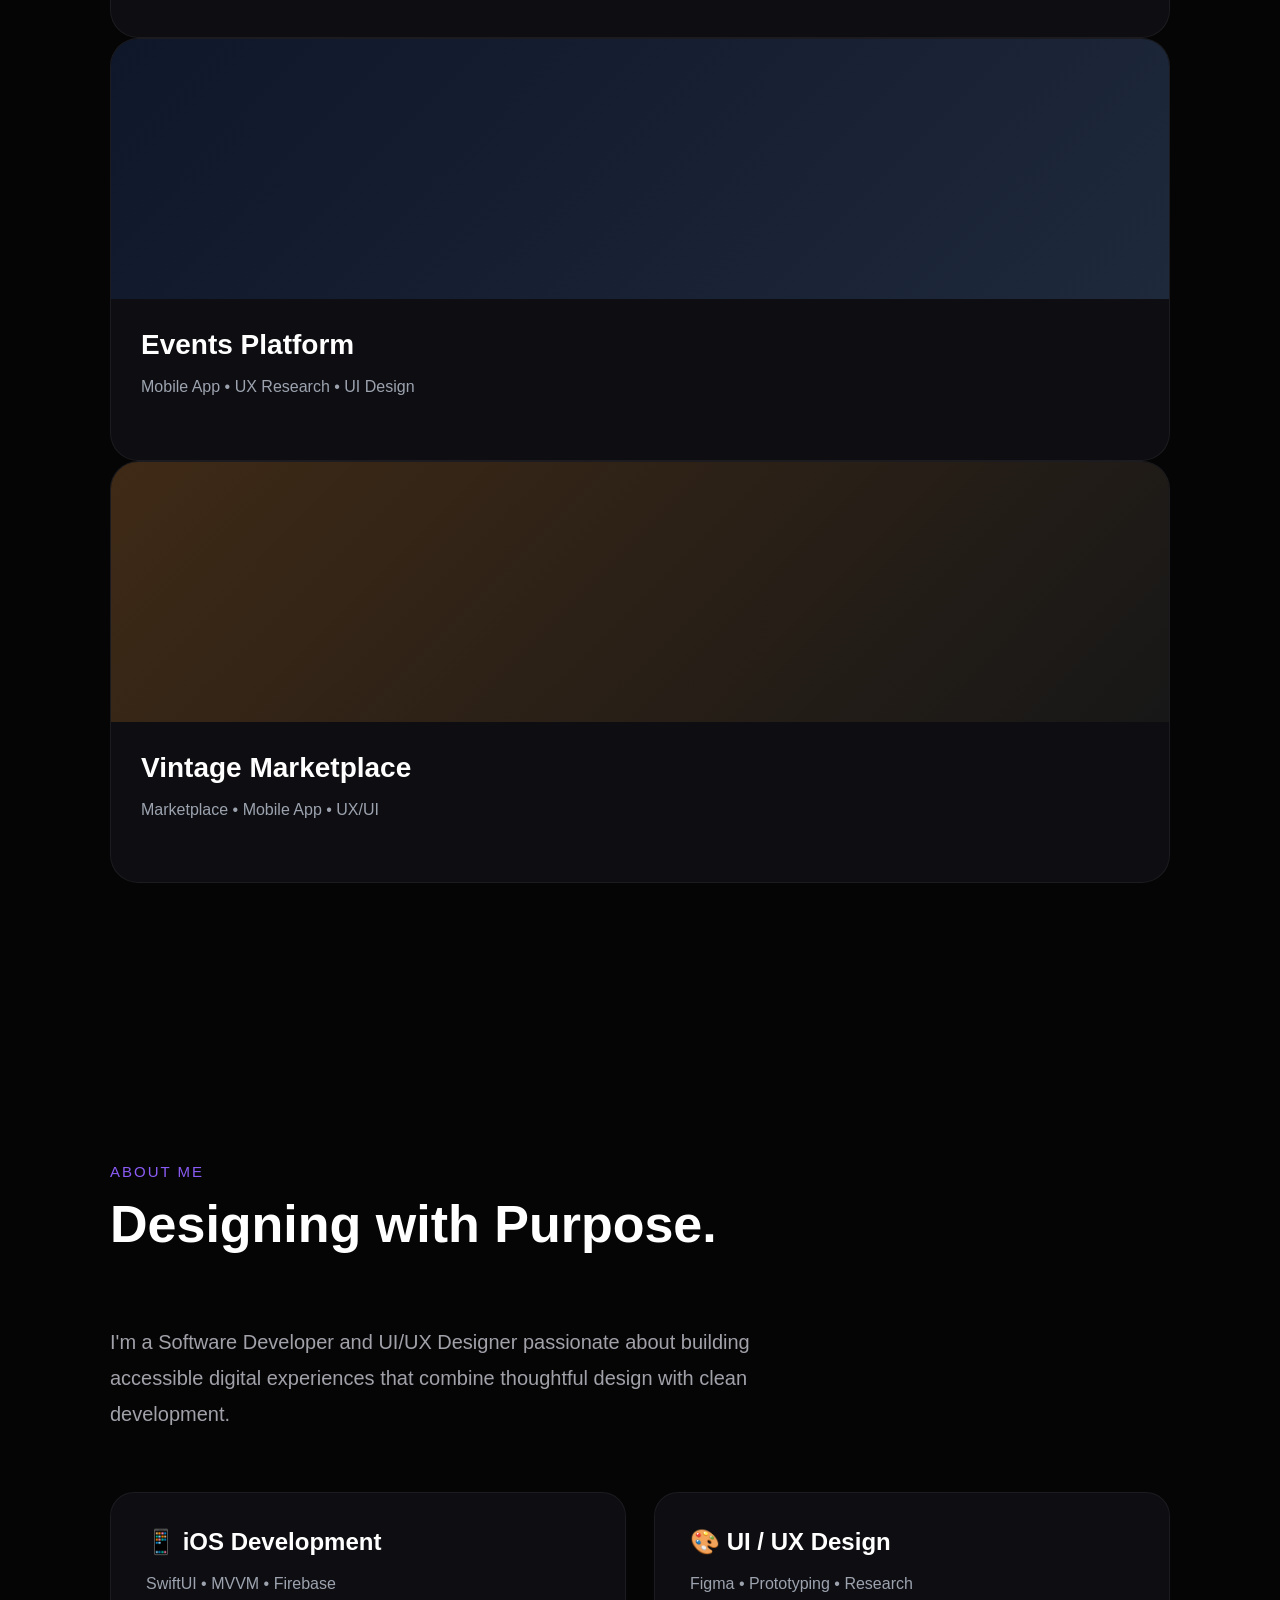
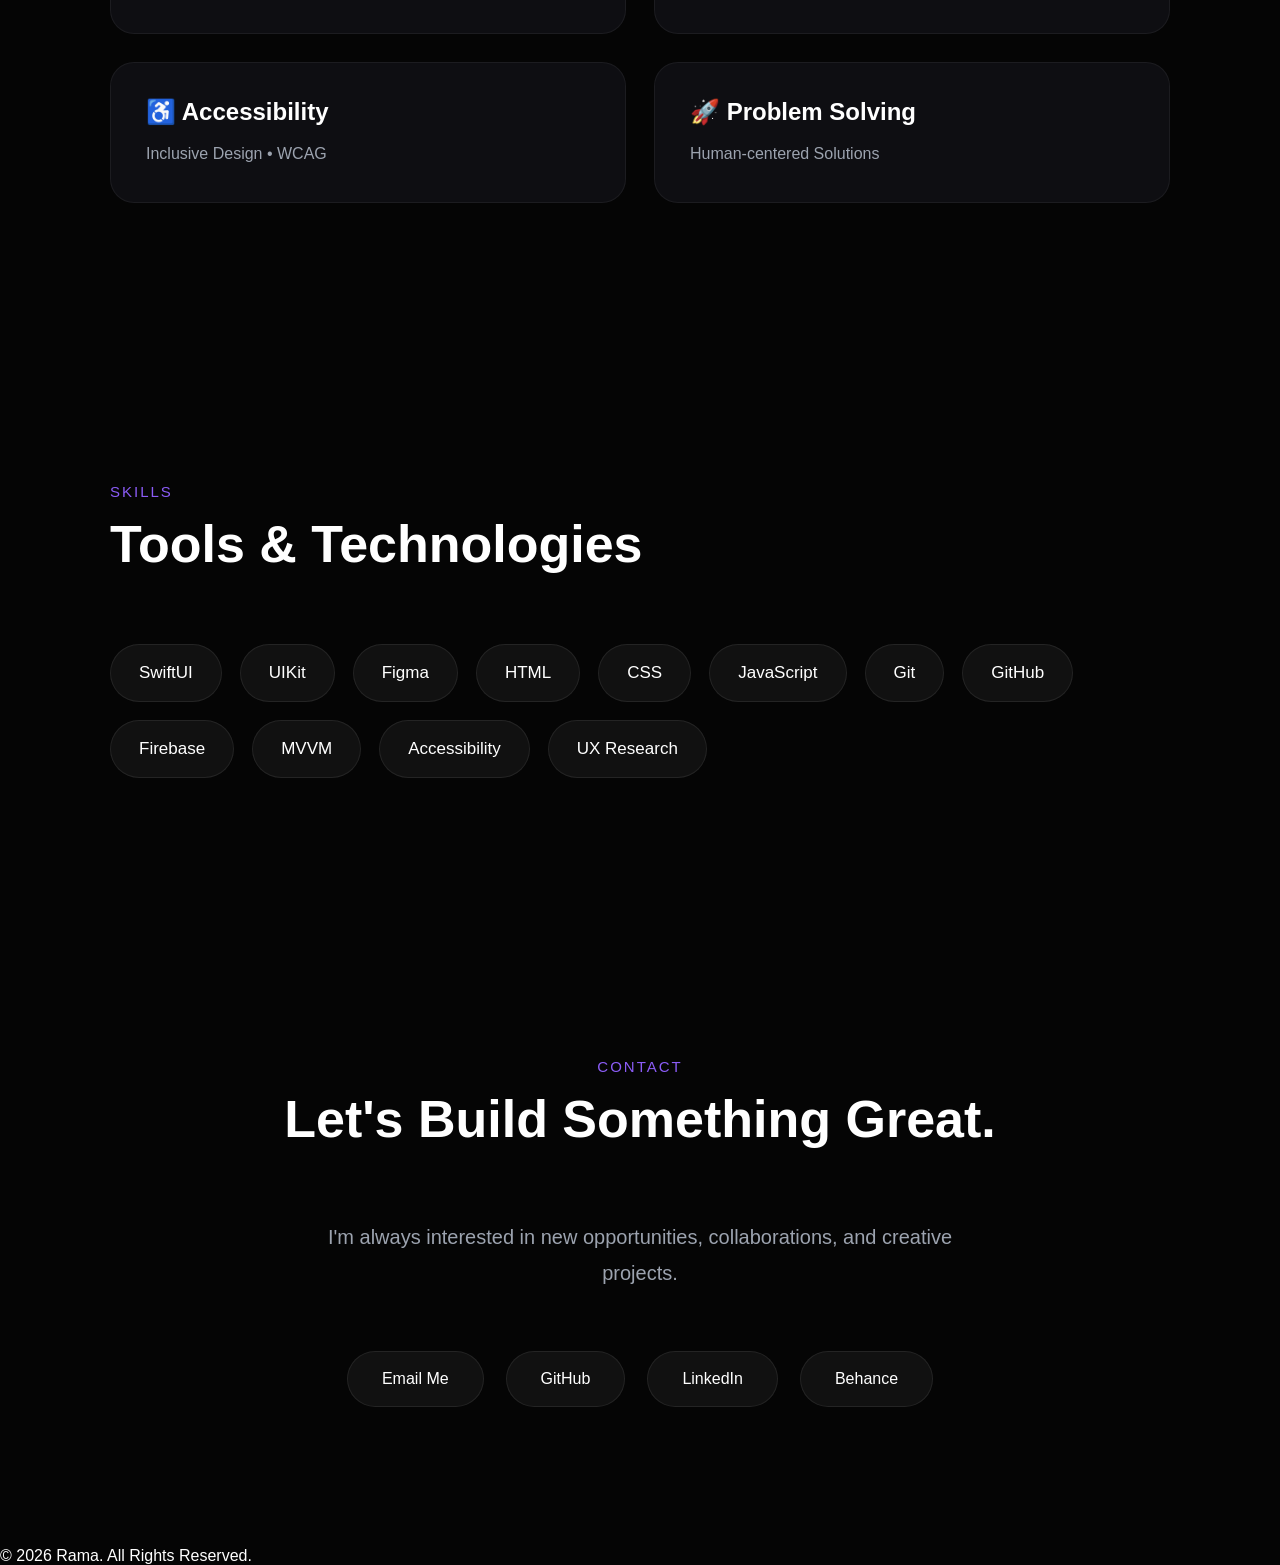
==== commit f6975b80: "Create Sensic case study page structure" ====
--- a/index.html
+++ b/index.html
@@ -48,14 +48,17 @@
 
         <div class="buttons">
 
-            <button class="primary-btn">
-                View Projects
-            </button>
-
-            <button class="secondary-btn">
-                Contact Me
-            </button>
-
+           <a href="#projects" class="primary-btn">
+
+            View Projects
+
+           </a>
+
+          <a href="#contact" class="secondary-btn">
+
+            Contact Me
+
+           </a>
         </div>
 
     </div>
@@ -78,69 +81,75 @@
 
     </div>
 
-    <div class="projects-grid">
-
+    <div class="project-card">
+
+    <div class="project-image project-1">
+
+        <div class="project-overlay">
+
+            <a href="./projects/sensic.html">
+                View Case Study →
+            </a>
+        </div>
+
+    </div>
+
+    <div class="project-content">
+
+        <h3>Sensic</h3>
+
+        <p>
+            Accessibility • iOS • SwiftUI • UX/UI
+        </p>
+
+    </div>
+
+</div>
         <div class="project-card">
 
-            <div class="project-image"></div>
-
-            <div class="project-content">
-
-                <h3>Sensic</h3>
-
-                <p>
-                    Accessibility • iOS • SwiftUI • UX/UI
-                </p>
-
-                <a href="#">
-                    View Case Study →
-                </a>
-
-            </div>
-
-        </div>
-
-        <div class="project-card">
-
-            <div class="project-image"></div>
-
-            <div class="project-content">
-
-                <h3>Events Platform</h3>
-
-                <p>
-                    Mobile App • UX Research • UI Design
-                </p>
-
-                <a href="#">
-                    View Case Study →
-                </a>
-
-            </div>
-
-        </div>
-
-        <div class="project-card">
-
-            <div class="project-image"></div>
-
-            <div class="project-content">
-
-                <h3>Vintage Marketplace</h3>
-
-                <p>
-                    Marketplace • Mobile App • UX/UI
-                </p>
-
-                <a href="#">
-                    View Case Study →
-                </a>
-
-            </div>
-
-        </div>
-
-    </div>
+    <div class="project-image project-2">
+
+        <div class="project-overlay">
+
+       
+        </div>
+
+    </div>
+
+    <div class="project-content">
+
+        <h3>Events Platform</h3>
+
+        <p>
+            Mobile App • UX Research • UI Design
+        </p>
+
+    </div>
+
+</div>
+      <div class="project-card">
+
+    <div class="project-image project-3">
+
+        <div class="project-overlay">
+
+            <a href="#">View Case Study →</a>
+
+        </div>
+
+    </div>
+
+    <div class="project-content">
+
+        <h3>Vintage Marketplace</h3>
+
+        <p>
+            Marketplace • Mobile App • UX/UI
+        </p>
+
+    </div>
+
+</div>
 
 </section>
 
--- a/style.css
+++ b/style.css
@@ -139,11 +139,25 @@
 
 .primary-btn,
 .secondary-btn{
-    padding: 18px 34px;
-    border-radius: 999px;
-    font-size: 16px;
-    cursor: pointer;
-    transition: .3s;
+
+    display:inline-flex;
+
+    justify-content:center;
+
+    align-items:center;
+
+    text-decoration:none;
+
+    padding:18px 34px;
+
+    border-radius:999px;
+
+    font-size:16px;
+
+    cursor:pointer;
+
+    transition:.3s;
+
 }
 
 .primary-btn{
@@ -361,13 +375,93 @@
 
 }
 
-.project-image::before{
-
-    content:"Coming Soon";
-
-    color:#6B7280;
-
-    font-size:18px;
+.project-image{
+
+    position:relative;
+
+    height:260px;
+
+    overflow:hidden;
+
+    background:#16161E;
+
+}
+.project-1{
+
+    background:linear-gradient(
+        135deg,
+        #32205F,
+        #111827
+    );
+
+}
+
+.project-2{
+
+    background:linear-gradient(
+        135deg,
+        #0F172A,
+        #1E293B
+    );
+
+}
+
+.project-3{
+
+    background:linear-gradient(
+        135deg,
+        #3F2A16,
+        #171717
+    );
+
+}
+.project-overlay{
+
+    position:absolute;
+
+    inset:0;
+
+    display:flex;
+
+    justify-content:center;
+
+    align-items:center;
+
+    background:rgba(0,0,0,.45);
+
+    opacity:0;
+
+    transition:.35s;
+
+}
+
+.project-card:hover .project-overlay{
+
+    opacity:1;
+
+}
+
+.project-overlay a{
+
+    color:white;
+
+    text-decoration:none;
+
+    padding:16px 28px;
+
+    border-radius:999px;
+
+    background:#8B5CF6;
+
+    font-weight:600;
+
+    transition:.3s;
+
+}
+
+.project-overlay a:hover{
+
+    transform:scale(1.05);
 
 }
 
@@ -593,4 +687,9 @@
 
     transform:translateY(-5px);
 
+}
+html{
+
+    scroll-behavior:smooth;
+
 }
